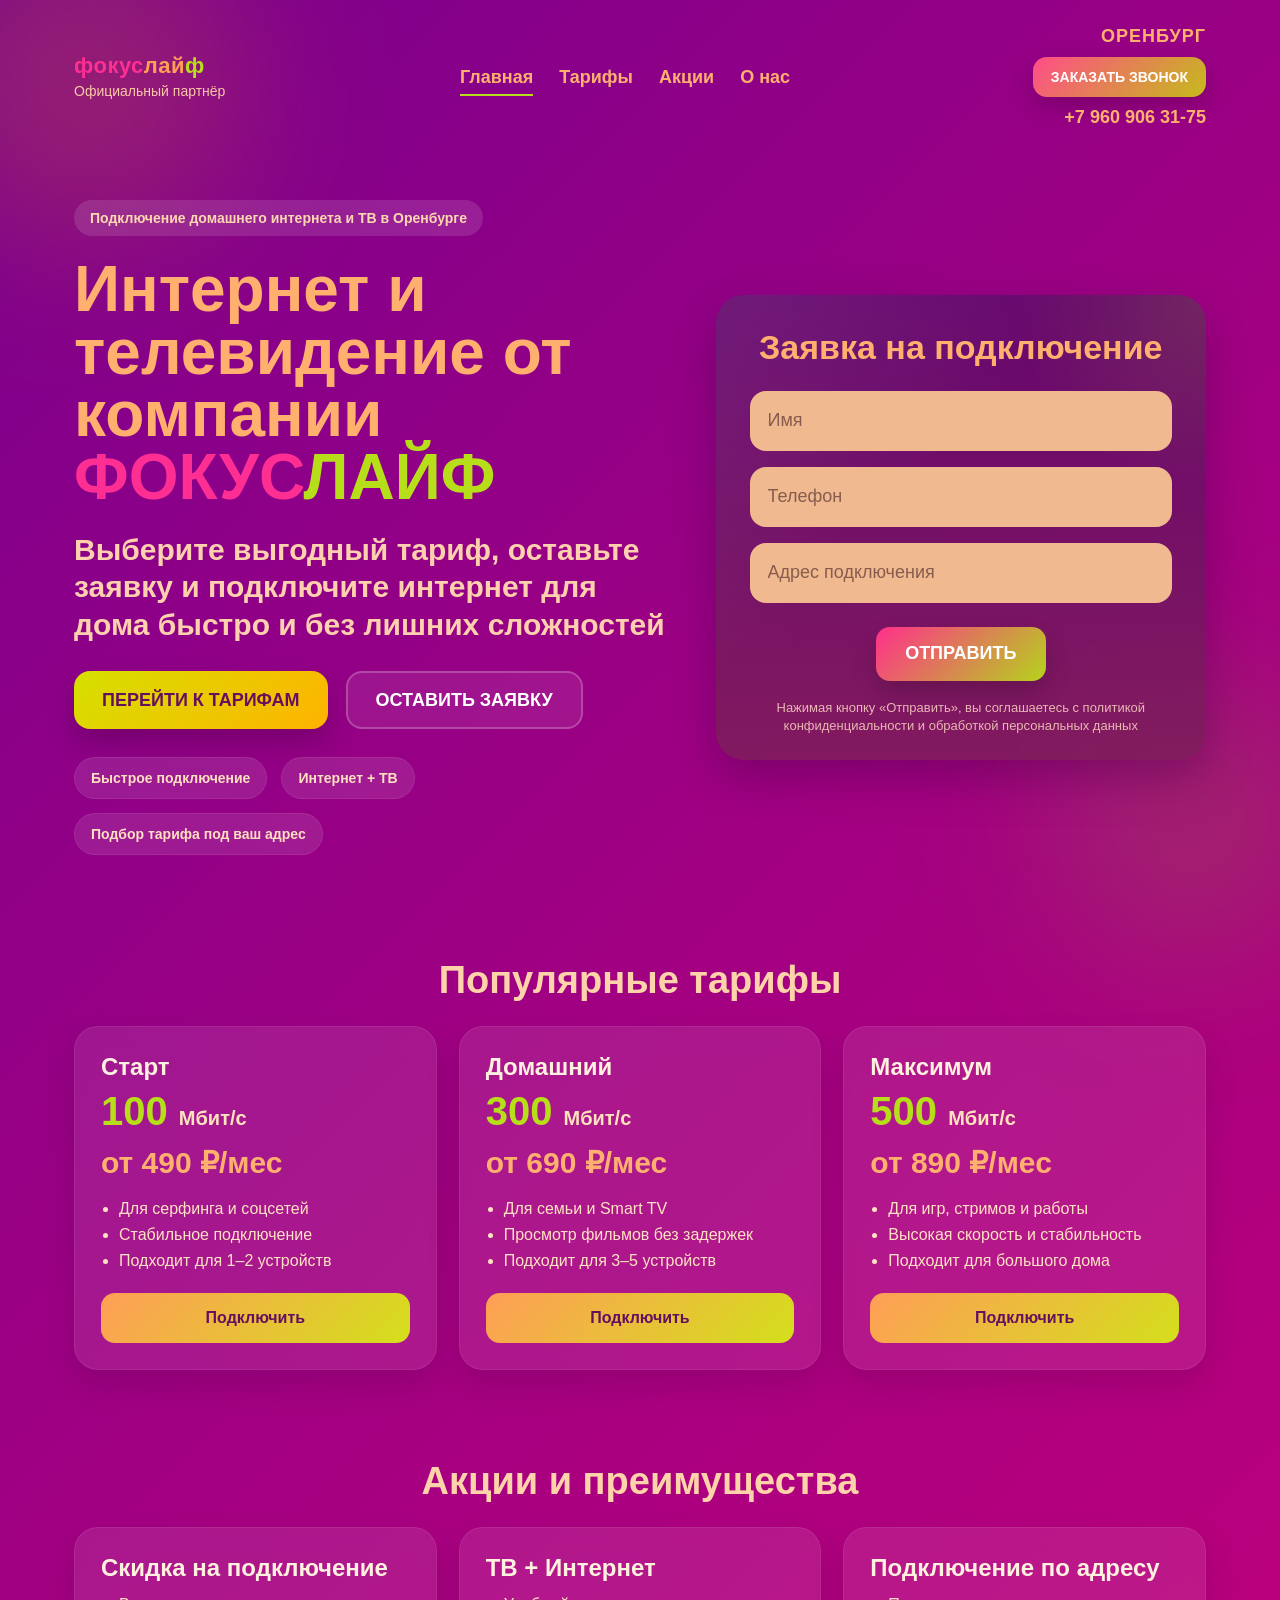
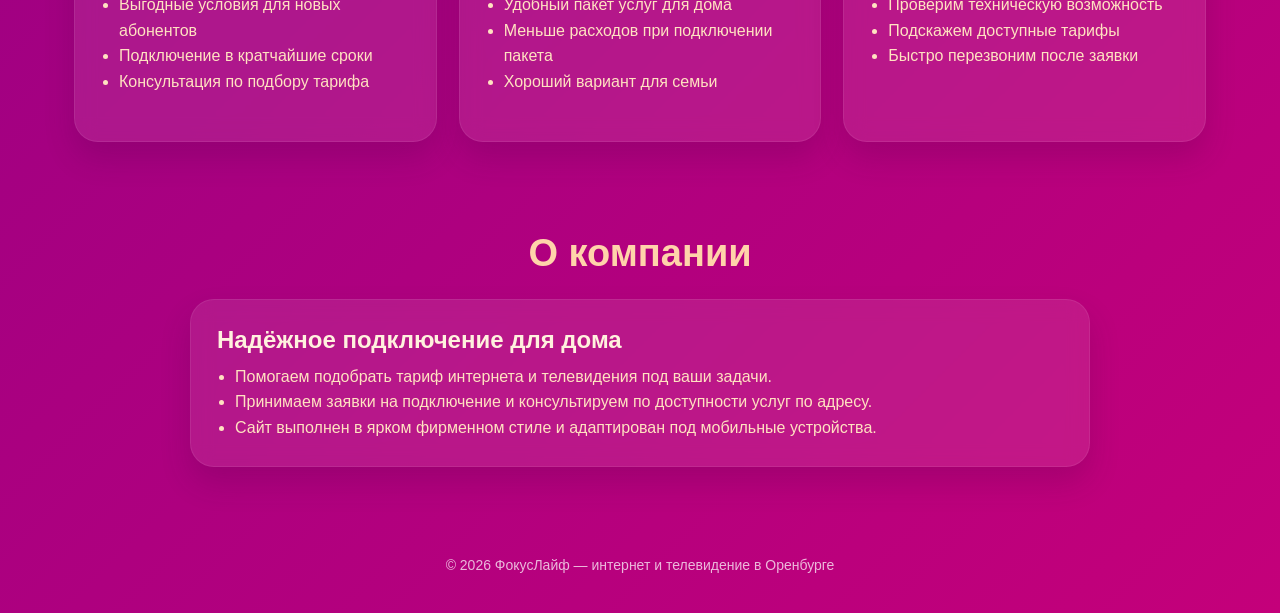
==== index.html @ e17c3a08 "10.03" ====
<!DOCTYPE html>
<html lang="ru">
<head>
  <meta charset="UTF-8" />
  <meta name="viewport" content="width=device-width, initial-scale=1.0" />
  <title>Интернет и телевидение — Оренбург</title>
  <meta name="description" content="Подключение домашнего интернета и телевидения в Оренбурге. Выберите тариф и оставьте заявку на подключение." />
  <style>
    :root {
      --bg-main: linear-gradient(135deg, #7a008d 0%, #a10082 45%, #c4007a 100%);
      --bg-card: rgba(93, 8, 106, 0.86);
      --bg-card-2: rgba(126, 29, 91, 0.88);
      --text-main: #ffb06f;
      --text-light: #ffd2a8;
      --accent-lime: #b7df19;
      --accent-pink: #ff2e93;
      --accent-orange: #ff9f57;
      --accent-yellow: #d2dc18;
      --white: #ffffff;
      --input-bg: #f0b98f;
      --shadow: 0 18px 45px rgba(58, 0, 65, 0.35);
      --radius-xl: 28px;
      --radius-lg: 20px;
      --radius-md: 14px;
      --container: 1180px;
    }

    * {
      box-sizing: border-box;
    }

    html {
      scroll-behavior: smooth;
    }

    body {
      margin: 0;
      font-family: Arial, Helvetica, sans-serif;
      background: var(--bg-main);
      color: var(--white);
      min-height: 100vh;
      overflow-x: hidden;
    }

    body::before,
    body::after {
      content: "";
      position: fixed;
      border-radius: 50%;
      filter: blur(80px);
      z-index: 0;
      pointer-events: none;
    }

    body::before {
      width: 320px;
      height: 320px;
      background: rgba(255, 174, 0, 0.18);
      top: -80px;
      left: -80px;
    }

    body::after {
      width: 280px;
      height: 280px;
      background: rgba(115, 255, 0, 0.14);
      bottom: -60px;
      right: -50px;
    }

    .container {
      width: 100%;
      max-width: var(--container);
      margin: 0 auto;
      padding: 0 24px;
      position: relative;
      z-index: 1;
    }

    .header {
      padding: 26px 0 10px;
    }

    .header__row {
      display: flex;
      align-items: center;
      justify-content: space-between;
      gap: 24px;
    }

    .logo {
      display: flex;
      flex-direction: column;
      text-decoration: none;
      min-width: 180px;
    }

    .logo__mark {
      font-size: 22px;
      font-weight: 900;
      line-height: 1;
      color: var(--accent-orange);
      letter-spacing: 0.5px;
    }

    .logo__mark span:nth-child(1) { color: var(--accent-pink); }
    .logo__mark span:nth-child(2) { color: var(--accent-orange); }
    .logo__mark span:nth-child(3) { color: var(--accent-lime); }

    .logo__sub {
      margin-top: 6px;
      font-size: 14px;
      color: var(--text-light);
      opacity: 0.95;
    }

    .nav {
      display: flex;
      align-items: center;
      gap: 26px;
      flex-wrap: wrap;
      justify-content: center;
    }

    .nav a {
      color: var(--text-main);
      text-decoration: none;
      font-size: 18px;
      font-weight: 700;
      position: relative;
      transition: 0.25s ease;
    }

    .nav a::after {
      content: "";
      position: absolute;
      left: 0;
      bottom: -8px;
      width: 0;
      height: 2px;
      background: var(--accent-lime);
      transition: width 0.25s ease;
    }

    .nav a:hover {
      color: #ffd08c;
    }

    .nav a:hover::after,
    .nav a.active::after {
      width: 100%;
    }

    .header__contacts {
      text-align: right;
      min-width: 210px;
    }

    .city {
      font-size: 18px;
      font-weight: 800;
      color: var(--text-main);
      text-transform: uppercase;
      letter-spacing: 1px;
      margin-bottom: 10px;
    }

    .call-btn {
      display: inline-block;
      padding: 12px 18px;
      border-radius: 14px;
      background: linear-gradient(135deg, #ff4d88 0%, #c5bb1b 100%);
      color: var(--white);
      text-decoration: none;
      font-weight: 800;
      font-size: 14px;
      transition: transform 0.2s ease, box-shadow 0.2s ease;
      box-shadow: 0 10px 24px rgba(0,0,0,0.18);
    }

    .call-btn:hover {
      transform: translateY(-2px);
      box-shadow: 0 14px 28px rgba(0,0,0,0.25);
    }

    .phone {
      display: block;
      margin-top: 10px;
      color: var(--text-main);
      text-decoration: none;
      font-weight: 800;
      font-size: 18px;
    }

    .hero {
      padding: 34px 0 56px;
    }

    .hero__grid {
      display: grid;
      grid-template-columns: 1.1fr 0.9fr;
      gap: 42px;
      align-items: center;
    }

    .hero__content {
      padding: 28px 0;
    }

    .hero__badge {
      display: inline-block;
      padding: 10px 16px;
      border-radius: 999px;
      background: rgba(255,255,255,0.12);
      color: #ffd7b0;
      font-size: 14px;
      font-weight: 700;
      margin-bottom: 22px;
      backdrop-filter: blur(8px);
    }

    .hero h1 {
      margin: 0 0 22px;
      font-size: 64px;
      line-height: 0.98;
      color: var(--text-main);
      font-weight: 900;
      max-width: 700px;
    }

    .hero h1 .brand-a {
      color: var(--accent-pink);
    }

    .hero h1 .brand-b {
      color: var(--accent-lime);
    }

    .hero p {
      margin: 0 0 28px;
      color: #ffd0ad;
      font-size: 30px;
      line-height: 1.25;
      font-weight: 700;
      max-width: 640px;
    }

    .hero__actions {
      display: flex;
      gap: 18px;
      flex-wrap: wrap;
      align-items: center;
      margin-bottom: 28px;
    }

    .btn-main,
    .btn-secondary {
      display: inline-flex;
      align-items: center;
      justify-content: center;
      min-height: 58px;
      padding: 0 28px;
      border-radius: 16px;
      text-decoration: none;
      font-size: 18px;
      font-weight: 800;
      transition: 0.25s ease;
    }

    .btn-main {
      background: linear-gradient(135deg, #d6e000 0%, #ffb300 100%);
      color: #66105d;
      box-shadow: 0 14px 28px rgba(0,0,0,0.18);
    }

    .btn-main:hover {
      transform: translateY(-2px);
      box-shadow: 0 18px 32px rgba(0,0,0,0.22);
    }

    .btn-secondary {
      border: 2px solid rgba(255,255,255,0.22);
      color: var(--white);
      background: rgba(255,255,255,0.08);
      backdrop-filter: blur(10px);
    }

    .btn-secondary:hover {
      background: rgba(255,255,255,0.14);
      transform: translateY(-2px);
    }

    .hero__features {
      display: flex;
      gap: 14px;
      flex-wrap: wrap;
    }

    .feature-chip {
      padding: 12px 16px;
      border-radius: 999px;
      background: rgba(255,255,255,0.1);
      color: #ffe0bf;
      font-weight: 700;
      font-size: 14px;
      border: 1px solid rgba(255,255,255,0.08);
      backdrop-filter: blur(8px);
    }

    .form-card {
      position: relative;
      background: linear-gradient(180deg, var(--bg-card) 0%, var(--bg-card-2) 100%);
      padding: 34px 34px 24px;
      border-radius: var(--radius-xl);
      box-shadow: var(--shadow);
      overflow: hidden;
    }

    .form-card::before {
      content: "";
      position: absolute;
      inset: 0;
      background:
        linear-gradient(135deg, rgba(255,255,255,0.08), transparent 40%),
        radial-gradient(circle at top right, rgba(183,223,25,0.14), transparent 28%);
      pointer-events: none;
    }

    .form-card > * {
      position: relative;
      z-index: 1;
    }

    .form-card h2 {
      margin: 0 0 24px;
      color: var(--text-main);
      font-size: 34px;
      line-height: 1.1;
      text-align: center;
      font-weight: 900;
    }

    .form {
      display: flex;
      flex-direction: column;
      gap: 16px;
    }

    .form input {
      width: 100%;
      height: 60px;
      border: none;
      outline: none;
      border-radius: 16px;
      background: var(--input-bg);
      padding: 0 18px;
      font-size: 18px;
      color: #6b3a2b;
      transition: box-shadow 0.2s ease, transform 0.2s ease;
    }

    .form input::placeholder {
      color: #875c4f;
    }

    .form input:focus {
      box-shadow: 0 0 0 3px rgba(213, 220, 24, 0.28);
      transform: translateY(-1px);
    }

    .form button {
      margin: 8px auto 0;
      min-width: 170px;
      height: 54px;
      border: none;
      border-radius: 14px;
      cursor: pointer;
      background: linear-gradient(135deg, #ff2f8b 0%, #b5d41d 100%);
      color: white;
      font-size: 18px;
      font-weight: 900;
      transition: transform 0.2s ease, box-shadow 0.2s ease;
      box-shadow: 0 12px 24px rgba(0,0,0,0.18);
    }

    .form button:hover {
      transform: translateY(-2px);
      box-shadow: 0 16px 28px rgba(0,0,0,0.24);
    }

    .form-note {
      margin-top: 18px;
      text-align: center;
      font-size: 13px;
      line-height: 1.45;
      color: rgba(255, 218, 198, 0.82);
    }

    .section {
      padding: 20px 0 70px;
    }

    .section-title {
      margin: 0 0 24px;
      font-size: 38px;
      color: #ffd3aa;
      font-weight: 900;
      text-align: center;
    }

    .tariffs {
      display: grid;
      grid-template-columns: repeat(3, 1fr);
      gap: 22px;
    }

    .tariff-card {
      background: rgba(255,255,255,0.09);
      border: 1px solid rgba(255,255,255,0.08);
      border-radius: 24px;
      padding: 26px;
      backdrop-filter: blur(10px);
      box-shadow: 0 16px 30px rgba(60, 0, 60, 0.18);
      transition: transform 0.25s ease, box-shadow 0.25s ease;
    }

    .tariff-card:hover {
      transform: translateY(-6px);
      box-shadow: 0 20px 36px rgba(60, 0, 60, 0.24);
    }

    .tariff-card__name {
      font-size: 24px;
      font-weight: 900;
      color: #fff1de;
      margin-bottom: 10px;
    }

    .tariff-card__speed {
      font-size: 40px;
      font-weight: 900;
      color: var(--accent-lime);
      line-height: 1;
      margin-bottom: 14px;
    }

    .tariff-card__speed span {
      font-size: 20px;
      color: #ffe1bc;
    }

    .tariff-card__price {
      font-size: 30px;
      font-weight: 900;
      color: var(--text-main);
      margin-bottom: 16px;
    }

    .tariff-card ul {
      padding-left: 18px;
      margin: 0 0 20px;
      color: #ffe2c1;
      line-height: 1.6;
    }

    .tariff-card a {
      display: inline-flex;
      align-items: center;
      justify-content: center;
      width: 100%;
      min-height: 50px;
      border-radius: 14px;
      background: linear-gradient(135deg, #ff9e57 0%, #d4df1b 100%);
      color: #64105f;
      text-decoration: none;
      font-weight: 900;
    }

    .footer {
      padding: 20px 0 40px;
      color: rgba(255,255,255,0.72);
      text-align: center;
      font-size: 14px;
    }

    .success-message {
      display: none;
      margin-top: 16px;
      padding: 14px 16px;
      border-radius: 14px;
      background: rgba(183,223,25,0.16);
      border: 1px solid rgba(183,223,25,0.35);
      color: #f4ffd0;
      font-weight: 700;
      text-align: center;
    }

    @media (max-width: 1100px) {
      .hero h1 {
        font-size: 54px;
      }

      .hero p {
        font-size: 24px;
      }
    }

    @media (max-width: 920px) {
      .header__row {
        flex-direction: column;
        align-items: flex-start;
      }

      .nav {
        justify-content: flex-start;
      }

      .header__contacts {
        text-align: left;
      }

      .hero__grid {
        grid-template-columns: 1fr;
      }

      .tariffs {
        grid-template-columns: 1fr;
      }
    }

    @media (max-width: 640px) {
      .container {
        padding: 0 16px;
      }

      .header {
        padding-top: 18px;
      }

      .hero {
        padding-top: 18px;
      }

      .hero h1 {
        font-size: 38px;
      }

      .hero p {
        font-size: 20px;
      }

      .hero__actions {
        flex-direction: column;
        align-items: stretch;
      }

      .btn-main,
      .btn-secondary {
        width: 100%;
      }

      .form-card {
        padding: 24px 18px 20px;
      }

      .form-card h2 {
        font-size: 28px;
      }

      .form input {
        height: 54px;
        font-size: 16px;
      }

      .section-title {
        font-size: 30px;
      }
    }
  </style>
</head>
<body>

  <header class="header">
    <div class="container">
      <div class="header__row">
        <a href="#" class="logo">
          <div class="logo__mark">
            <span>фокус</span><span>лай</span><span>ф</span>
          </div>
          <div class="logo__sub">Официальный партнёр</div>
        </a>

        <nav class="nav">
          <a href="#" class="active">Главная</a>
          <a href="#tariffs">Тарифы</a>
          <a href="#promo">Акции</a>
          <a href="#about">О нас</a>
        </nav>

        <div class="header__contacts">
          <div class="city">Оренбург</div>
          <a href="#form" class="call-btn">ЗАКАЗАТЬ ЗВОНОК</a>
          <a href="tel:+79609063175" class="phone">+7 960 906 31-75</a>
        </div>
      </div>
    </div>
  </header>

  <main>
    <section class="hero">
      <div class="container">
        <div class="hero__grid">
          <div class="hero__content">
            <div class="hero__badge">Подключение домашнего интернета и ТВ в Оренбурге</div>

            <h1>
              Интернет и телевидение
              от компании
              <span class="brand-a">ФОКУС</span><span class="brand-b">ЛАЙФ</span>
            </h1>

            <p>
              Выберите выгодный тариф, оставьте заявку и подключите интернет
              для дома быстро и без лишних сложностей
            </p>

            <div class="hero__actions">
              <a href="#tariffs" class="btn-main">ПЕРЕЙТИ К ТАРИФАМ</a>
              <a href="#form" class="btn-secondary">ОСТАВИТЬ ЗАЯВКУ</a>
            </div>

            <div class="hero__features">
              <div class="feature-chip">Быстрое подключение</div>
              <div class="feature-chip">Интернет + ТВ</div>
              <div class="feature-chip">Подбор тарифа под ваш адрес</div>
            </div>
          </div>

          <div class="form-card" id="form">
            <h2>Заявка на подключение</h2>

            <form class="form" id="leadForm">
              <input type="text" name="name" placeholder="Имя" required />
              <input type="tel" name="phone" placeholder="Телефон" required />
              <input type="text" name="address" placeholder="Адрес подключения" required />
              <button type="submit">ОТПРАВИТЬ</button>
            </form>

            <div class="success-message" id="successMessage">
              Спасибо! Ваша заявка отправлена.
            </div>

            <div class="form-note">
              Нажимая кнопку «Отправить», вы соглашаетесь с политикой
              конфиденциальности и обработкой персональных данных
            </div>
          </div>
        </div>
      </div>
    </section>

    <section class="section" id="tariffs">
      <div class="container">
        <h2 class="section-title">Популярные тарифы</h2>

        <div class="tariffs">
          <div class="tariff-card">
            <div class="tariff-card__name">Старт</div>
            <div class="tariff-card__speed">100 <span>Мбит/с</span></div>
            <div class="tariff-card__price">от 490 ₽/мес</div>
            <ul>
              <li>Для серфинга и соцсетей</li>
              <li>Стабильное подключение</li>
              <li>Подходит для 1–2 устройств</li>
            </ul>
            <a href="#form">Подключить</a>
          </div>

          <div class="tariff-card">
            <div class="tariff-card__name">Домашний</div>
            <div class="tariff-card__speed">300 <span>Мбит/с</span></div>
            <div class="tariff-card__price">от 690 ₽/мес</div>
            <ul>
              <li>Для семьи и Smart TV</li>
              <li>Просмотр фильмов без задержек</li>
              <li>Подходит для 3–5 устройств</li>
            </ul>
            <a href="#form">Подключить</a>
          </div>

          <div class="tariff-card">
            <div class="tariff-card__name">Максимум</div>
            <div class="tariff-card__speed">500 <span>Мбит/с</span></div>
            <div class="tariff-card__price">от 890 ₽/мес</div>
            <ul>
              <li>Для игр, стримов и работы</li>
              <li>Высокая скорость и стабильность</li>
              <li>Подходит для большого дома</li>
            </ul>
            <a href="#form">Подключить</a>
          </div>
        </div>
      </div>
    </section>

    <section class="section" id="promo">
      <div class="container">
        <h2 class="section-title">Акции и преимущества</h2>
        <div class="tariffs">
          <div class="tariff-card">
            <div class="tariff-card__name">Скидка на подключение</div>
            <ul>
              <li>Выгодные условия для новых абонентов</li>
              <li>Подключение в кратчайшие сроки</li>
              <li>Консультация по подбору тарифа</li>
            </ul>
          </div>

          <div class="tariff-card">
            <div class="tariff-card__name">ТВ + Интернет</div>
            <ul>
              <li>Удобный пакет услуг для дома</li>
              <li>Меньше расходов при подключении пакета</li>
              <li>Хороший вариант для семьи</li>
            </ul>
          </div>

          <div class="tariff-card">
            <div class="tariff-card__name">Подключение по адресу</div>
            <ul>
              <li>Проверим техническую возможность</li>
              <li>Подскажем доступные тарифы</li>
              <li>Быстро перезвоним после заявки</li>
            </ul>
          </div>
        </div>
      </div>
    </section>

    <section class="section" id="about">
      <div class="container">
        <h2 class="section-title">О компании</h2>
        <div class="tariff-card" style="max-width: 900px; margin: 0 auto;">
          <div class="tariff-card__name">Надёжное подключение для дома</div>
          <ul style="margin-bottom: 0;">
            <li>Помогаем подобрать тариф интернета и телевидения под ваши задачи.</li>
            <li>Принимаем заявки на подключение и консультируем по доступности услуг по адресу.</li>
            <li>Сайт выполнен в ярком фирменном стиле и адаптирован под мобильные устройства.</li>
          </ul>
        </div>
      </div>
    </section>
  </main>

  <footer class="footer">
    <div class="container">
      © 2026 ФокусЛайф — интернет и телевидение в Оренбурге
    </div>
  </footer>

  <script>
    const leadForm = document.getElementById('leadForm');
    const successMessage = document.getElementById('successMessage');

    leadForm.addEventListener('submit', function(e) {
      e.preventDefault();

      const formData = new FormData(leadForm);
      const name = formData.get('name')?.trim();
      const phone = formData.get('phone')?.trim();
      const address = formData.get('address')?.trim();

      if (!name || !phone || !address) {
        alert('Пожалуйста, заполните все поля');
        return;
      }

      successMessage.style.display = 'block';
      leadForm.reset();

      setTimeout(() => {
        successMessage.style.display = 'none';
      }, 4000);
    });
  </script>
</body>
</html>
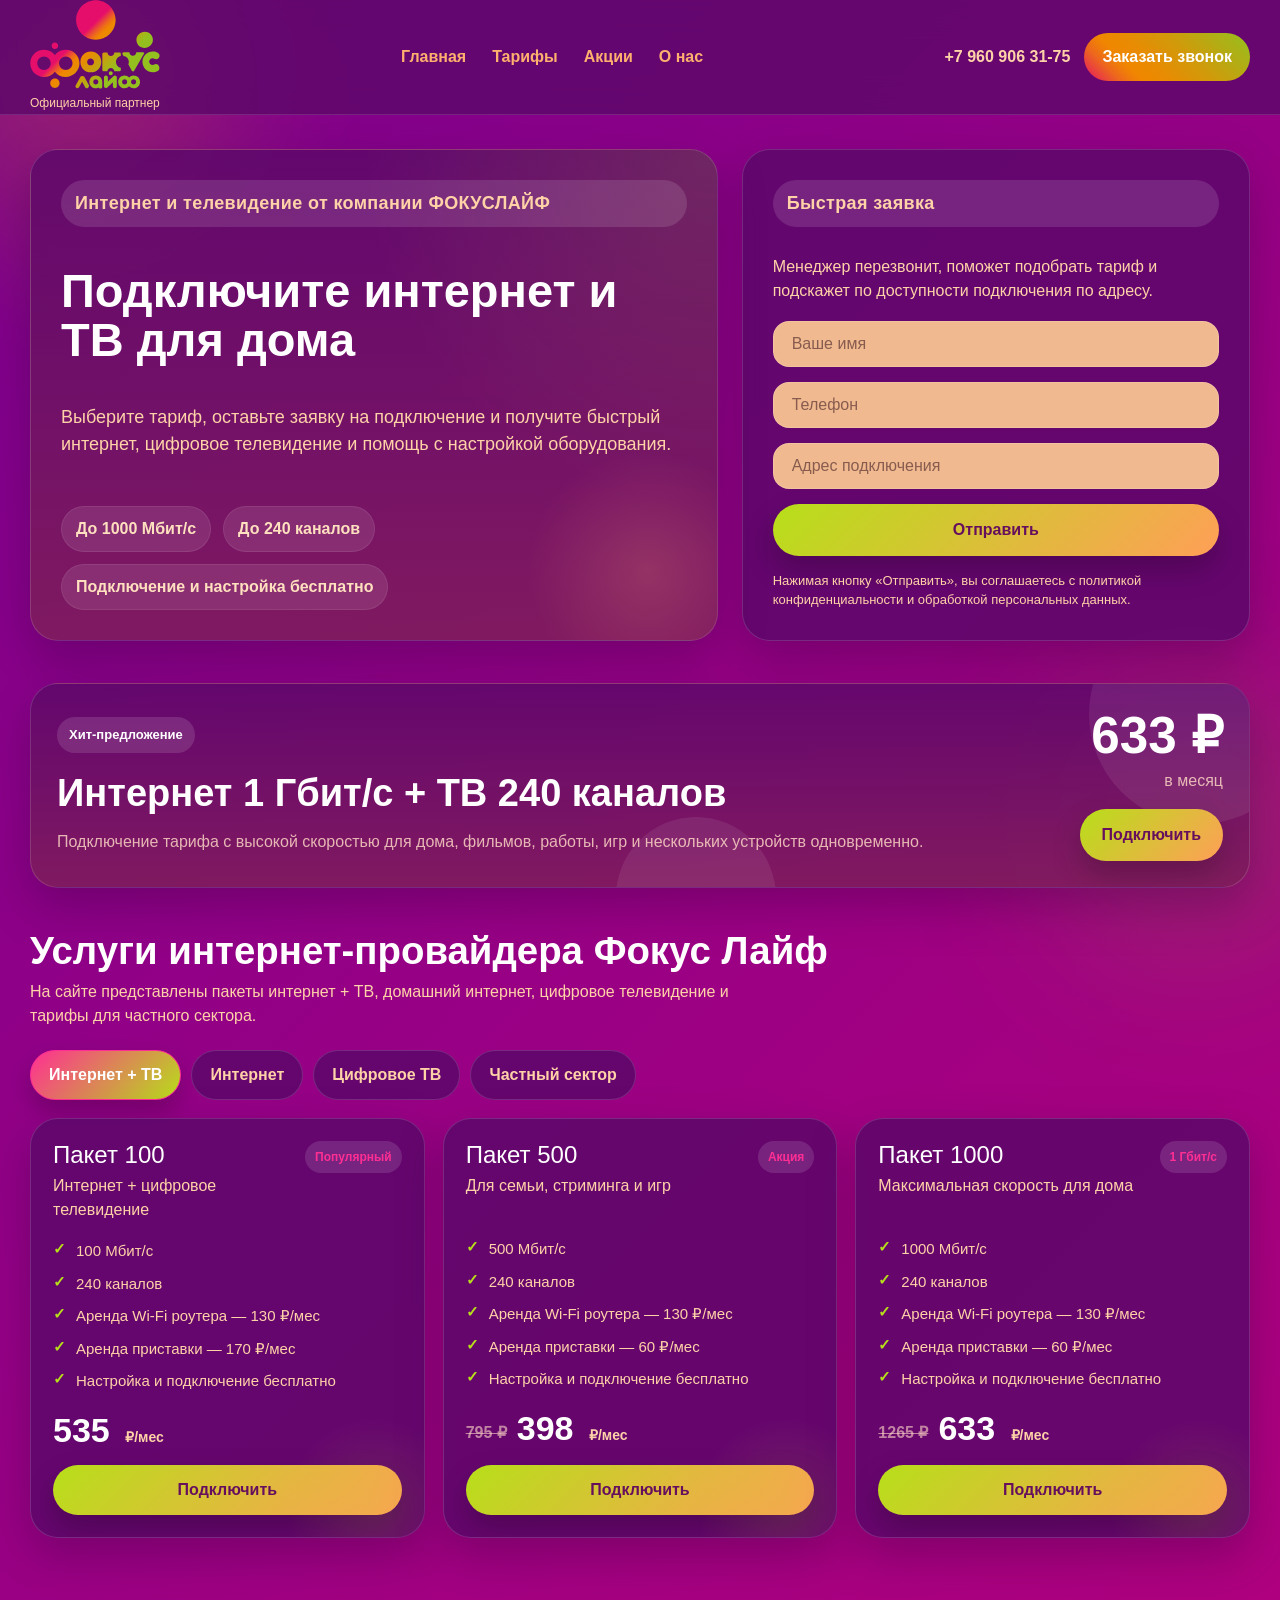
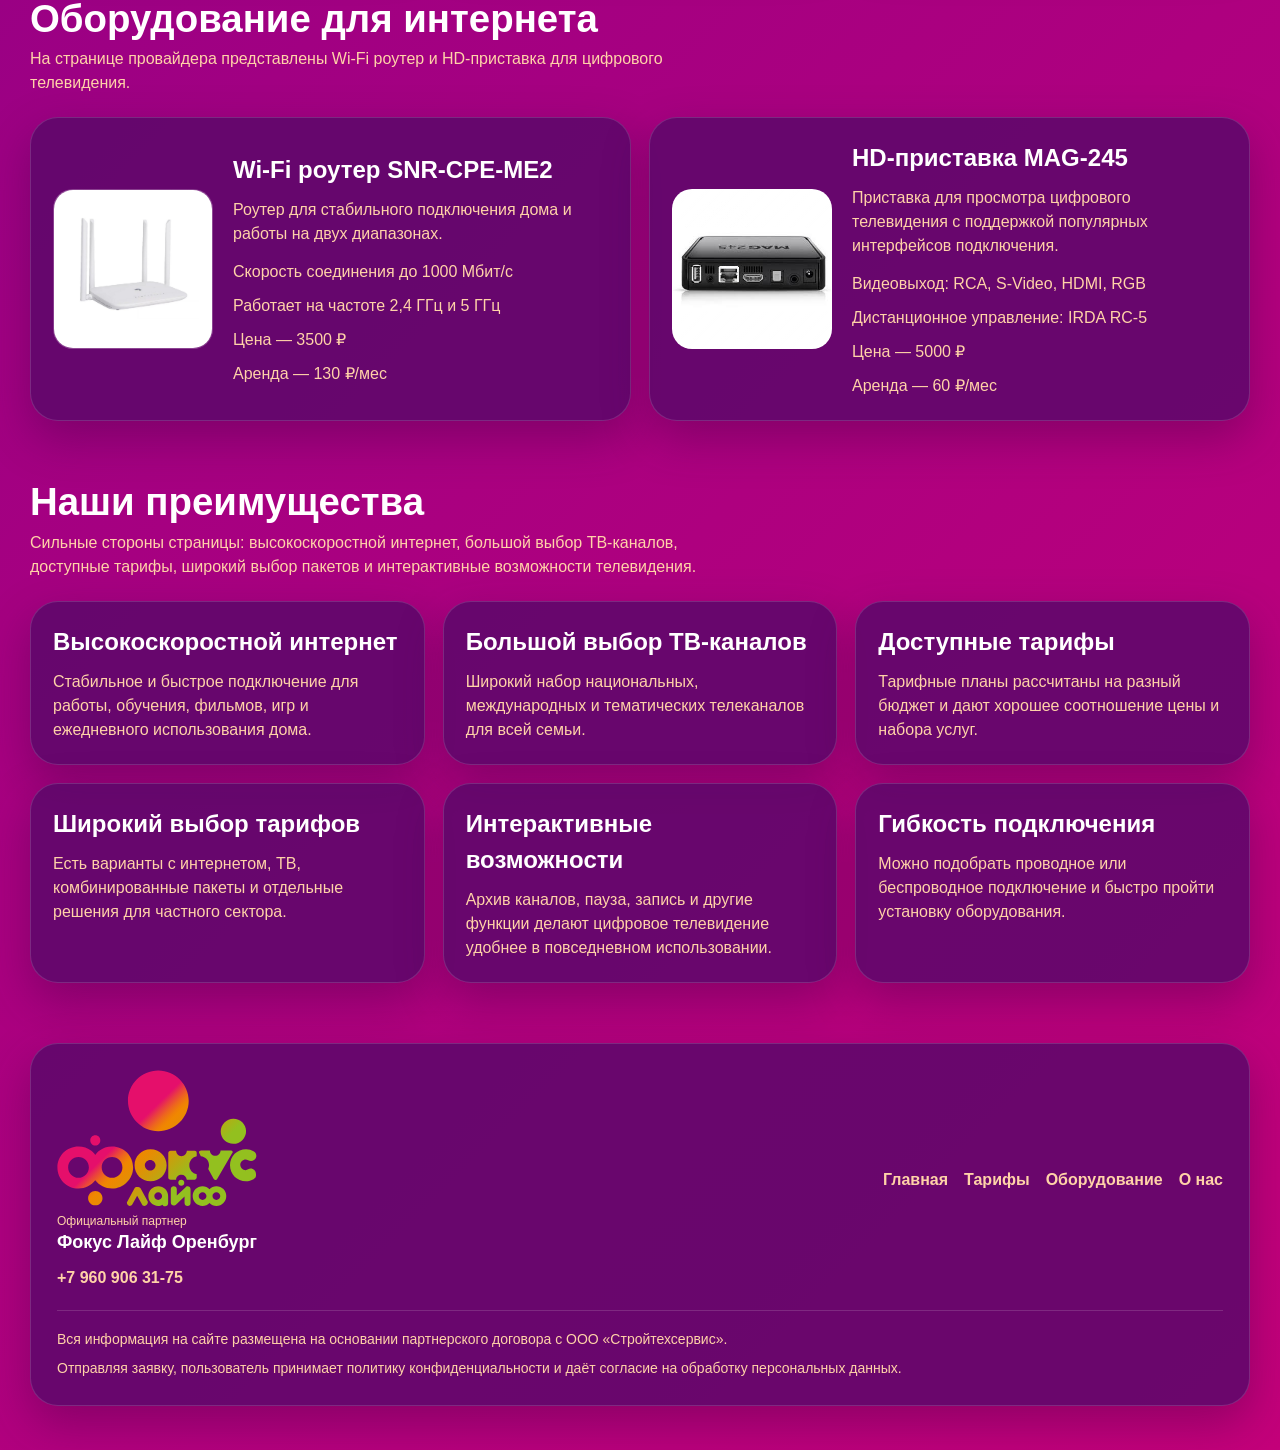
==== commit ab846212: "site" ====
--- a/index.html
+++ b/index.html
@@ -1,787 +1,755 @@
-<!DOCTYPE html>
+<!doctype html>
 <html lang="ru">
-<head>
-  <meta charset="UTF-8" />
-  <meta name="viewport" content="width=device-width, initial-scale=1.0" />
-  <title>Интернет и телевидение — Оренбург</title>
-  <meta name="description" content="Подключение домашнего интернета и телевидения в Оренбурге. Выберите тариф и оставьте заявку на подключение." />
-  <style>
-    :root {
-      --bg-main: linear-gradient(135deg, #7a008d 0%, #a10082 45%, #c4007a 100%);
-      --bg-card: rgba(93, 8, 106, 0.86);
-      --bg-card-2: rgba(126, 29, 91, 0.88);
-      --text-main: #ffb06f;
-      --text-light: #ffd2a8;
-      --accent-lime: #b7df19;
-      --accent-pink: #ff2e93;
-      --accent-orange: #ff9f57;
-      --accent-yellow: #d2dc18;
-      --white: #ffffff;
-      --input-bg: #f0b98f;
-      --shadow: 0 18px 45px rgba(58, 0, 65, 0.35);
-      --radius-xl: 28px;
-      --radius-lg: 20px;
-      --radius-md: 14px;
-      --container: 1180px;
-    }
-
-    * {
-      box-sizing: border-box;
-    }
-
-    html {
-      scroll-behavior: smooth;
-    }
-
-    body {
-      margin: 0;
-      font-family: Arial, Helvetica, sans-serif;
-      background: var(--bg-main);
-      color: var(--white);
-      min-height: 100vh;
-      overflow-x: hidden;
-    }
-
-    body::before,
-    body::after {
-      content: "";
-      position: fixed;
-      border-radius: 50%;
-      filter: blur(80px);
-      z-index: 0;
-      pointer-events: none;
-    }
-
-    body::before {
-      width: 320px;
-      height: 320px;
-      background: rgba(255, 174, 0, 0.18);
-      top: -80px;
-      left: -80px;
-    }
-
-    body::after {
-      width: 280px;
-      height: 280px;
-      background: rgba(115, 255, 0, 0.14);
-      bottom: -60px;
-      right: -50px;
-    }
-
-    .container {
-      width: 100%;
-      max-width: var(--container);
-      margin: 0 auto;
-      padding: 0 24px;
-      position: relative;
-      z-index: 1;
-    }
-
-    .header {
-      padding: 26px 0 10px;
-    }
-
-    .header__row {
-      display: flex;
-      align-items: center;
-      justify-content: space-between;
-      gap: 24px;
-    }
-
-    .logo {
-      display: flex;
-      flex-direction: column;
-      text-decoration: none;
-      min-width: 180px;
-    }
-
-    .logo__mark {
-      font-size: 22px;
-      font-weight: 900;
-      line-height: 1;
-      color: var(--accent-orange);
-      letter-spacing: 0.5px;
-    }
-
-    .logo__mark span:nth-child(1) { color: var(--accent-pink); }
-    .logo__mark span:nth-child(2) { color: var(--accent-orange); }
-    .logo__mark span:nth-child(3) { color: var(--accent-lime); }
-
-    .logo__sub {
-      margin-top: 6px;
-      font-size: 14px;
-      color: var(--text-light);
-      opacity: 0.95;
-    }
-
-    .nav {
-      display: flex;
-      align-items: center;
-      gap: 26px;
-      flex-wrap: wrap;
-      justify-content: center;
-    }
-
-    .nav a {
-      color: var(--text-main);
-      text-decoration: none;
-      font-size: 18px;
-      font-weight: 700;
-      position: relative;
-      transition: 0.25s ease;
-    }
-
-    .nav a::after {
-      content: "";
-      position: absolute;
-      left: 0;
-      bottom: -8px;
-      width: 0;
-      height: 2px;
-      background: var(--accent-lime);
-      transition: width 0.25s ease;
-    }
-
-    .nav a:hover {
-      color: #ffd08c;
-    }
-
-    .nav a:hover::after,
-    .nav a.active::after {
-      width: 100%;
-    }
-
-    .header__contacts {
-      text-align: right;
-      min-width: 210px;
-    }
-
-    .city {
-      font-size: 18px;
-      font-weight: 800;
-      color: var(--text-main);
-      text-transform: uppercase;
-      letter-spacing: 1px;
-      margin-bottom: 10px;
-    }
-
-    .call-btn {
-      display: inline-block;
-      padding: 12px 18px;
-      border-radius: 14px;
-      background: linear-gradient(135deg, #ff4d88 0%, #c5bb1b 100%);
-      color: var(--white);
-      text-decoration: none;
-      font-weight: 800;
-      font-size: 14px;
-      transition: transform 0.2s ease, box-shadow 0.2s ease;
-      box-shadow: 0 10px 24px rgba(0,0,0,0.18);
-    }
-
-    .call-btn:hover {
-      transform: translateY(-2px);
-      box-shadow: 0 14px 28px rgba(0,0,0,0.25);
-    }
-
-    .phone {
-      display: block;
-      margin-top: 10px;
-      color: var(--text-main);
-      text-decoration: none;
-      font-weight: 800;
-      font-size: 18px;
-    }
-
-    .hero {
-      padding: 34px 0 56px;
-    }
-
-    .hero__grid {
-      display: grid;
-      grid-template-columns: 1.1fr 0.9fr;
-      gap: 42px;
-      align-items: center;
-    }
-
-    .hero__content {
-      padding: 28px 0;
-    }
-
-    .hero__badge {
-      display: inline-block;
-      padding: 10px 16px;
-      border-radius: 999px;
-      background: rgba(255,255,255,0.12);
-      color: #ffd7b0;
-      font-size: 14px;
-      font-weight: 700;
-      margin-bottom: 22px;
-      backdrop-filter: blur(8px);
-    }
-
-    .hero h1 {
-      margin: 0 0 22px;
-      font-size: 64px;
-      line-height: 0.98;
-      color: var(--text-main);
-      font-weight: 900;
-      max-width: 700px;
-    }
-
-    .hero h1 .brand-a {
-      color: var(--accent-pink);
-    }
-
-    .hero h1 .brand-b {
-      color: var(--accent-lime);
-    }
-
-    .hero p {
-      margin: 0 0 28px;
-      color: #ffd0ad;
-      font-size: 30px;
-      line-height: 1.25;
-      font-weight: 700;
-      max-width: 640px;
-    }
-
-    .hero__actions {
-      display: flex;
-      gap: 18px;
-      flex-wrap: wrap;
-      align-items: center;
-      margin-bottom: 28px;
-    }
-
-    .btn-main,
-    .btn-secondary {
-      display: inline-flex;
-      align-items: center;
-      justify-content: center;
-      min-height: 58px;
-      padding: 0 28px;
-      border-radius: 16px;
-      text-decoration: none;
-      font-size: 18px;
-      font-weight: 800;
-      transition: 0.25s ease;
-    }
-
-    .btn-main {
-      background: linear-gradient(135deg, #d6e000 0%, #ffb300 100%);
-      color: #66105d;
-      box-shadow: 0 14px 28px rgba(0,0,0,0.18);
-    }
-
-    .btn-main:hover {
-      transform: translateY(-2px);
-      box-shadow: 0 18px 32px rgba(0,0,0,0.22);
-    }
-
-    .btn-secondary {
-      border: 2px solid rgba(255,255,255,0.22);
-      color: var(--white);
-      background: rgba(255,255,255,0.08);
-      backdrop-filter: blur(10px);
-    }
-
-    .btn-secondary:hover {
-      background: rgba(255,255,255,0.14);
-      transform: translateY(-2px);
-    }
-
-    .hero__features {
-      display: flex;
-      gap: 14px;
-      flex-wrap: wrap;
-    }
-
-    .feature-chip {
-      padding: 12px 16px;
-      border-radius: 999px;
-      background: rgba(255,255,255,0.1);
-      color: #ffe0bf;
-      font-weight: 700;
-      font-size: 14px;
-      border: 1px solid rgba(255,255,255,0.08);
-      backdrop-filter: blur(8px);
-    }
-
-    .form-card {
-      position: relative;
-      background: linear-gradient(180deg, var(--bg-card) 0%, var(--bg-card-2) 100%);
-      padding: 34px 34px 24px;
-      border-radius: var(--radius-xl);
-      box-shadow: var(--shadow);
-      overflow: hidden;
-    }
-
-    .form-card::before {
-      content: "";
-      position: absolute;
-      inset: 0;
-      background:
-        linear-gradient(135deg, rgba(255,255,255,0.08), transparent 40%),
-        radial-gradient(circle at top right, rgba(183,223,25,0.14), transparent 28%);
-      pointer-events: none;
-    }
-
-    .form-card > * {
-      position: relative;
-      z-index: 1;
-    }
-
-    .form-card h2 {
-      margin: 0 0 24px;
-      color: var(--text-main);
-      font-size: 34px;
-      line-height: 1.1;
-      text-align: center;
-      font-weight: 900;
-    }
-
-    .form {
-      display: flex;
-      flex-direction: column;
-      gap: 16px;
-    }
-
-    .form input {
-      width: 100%;
-      height: 60px;
-      border: none;
-      outline: none;
-      border-radius: 16px;
-      background: var(--input-bg);
-      padding: 0 18px;
-      font-size: 18px;
-      color: #6b3a2b;
-      transition: box-shadow 0.2s ease, transform 0.2s ease;
-    }
-
-    .form input::placeholder {
-      color: #875c4f;
-    }
-
-    .form input:focus {
-      box-shadow: 0 0 0 3px rgba(213, 220, 24, 0.28);
-      transform: translateY(-1px);
-    }
-
-    .form button {
-      margin: 8px auto 0;
-      min-width: 170px;
-      height: 54px;
-      border: none;
-      border-radius: 14px;
-      cursor: pointer;
-      background: linear-gradient(135deg, #ff2f8b 0%, #b5d41d 100%);
-      color: white;
-      font-size: 18px;
-      font-weight: 900;
-      transition: transform 0.2s ease, box-shadow 0.2s ease;
-      box-shadow: 0 12px 24px rgba(0,0,0,0.18);
-    }
-
-    .form button:hover {
-      transform: translateY(-2px);
-      box-shadow: 0 16px 28px rgba(0,0,0,0.24);
-    }
-
-    .form-note {
-      margin-top: 18px;
-      text-align: center;
-      font-size: 13px;
-      line-height: 1.45;
-      color: rgba(255, 218, 198, 0.82);
-    }
-
-    .section {
-      padding: 20px 0 70px;
-    }
-
-    .section-title {
-      margin: 0 0 24px;
-      font-size: 38px;
-      color: #ffd3aa;
-      font-weight: 900;
-      text-align: center;
-    }
-
-    .tariffs {
-      display: grid;
-      grid-template-columns: repeat(3, 1fr);
-      gap: 22px;
-    }
-
-    .tariff-card {
-      background: rgba(255,255,255,0.09);
-      border: 1px solid rgba(255,255,255,0.08);
-      border-radius: 24px;
-      padding: 26px;
-      backdrop-filter: blur(10px);
-      box-shadow: 0 16px 30px rgba(60, 0, 60, 0.18);
-      transition: transform 0.25s ease, box-shadow 0.25s ease;
-    }
-
-    .tariff-card:hover {
-      transform: translateY(-6px);
-      box-shadow: 0 20px 36px rgba(60, 0, 60, 0.24);
-    }
-
-    .tariff-card__name {
-      font-size: 24px;
-      font-weight: 900;
-      color: #fff1de;
-      margin-bottom: 10px;
-    }
-
-    .tariff-card__speed {
-      font-size: 40px;
-      font-weight: 900;
-      color: var(--accent-lime);
-      line-height: 1;
-      margin-bottom: 14px;
-    }
-
-    .tariff-card__speed span {
-      font-size: 20px;
-      color: #ffe1bc;
-    }
-
-    .tariff-card__price {
-      font-size: 30px;
-      font-weight: 900;
-      color: var(--text-main);
-      margin-bottom: 16px;
-    }
-
-    .tariff-card ul {
-      padding-left: 18px;
-      margin: 0 0 20px;
-      color: #ffe2c1;
-      line-height: 1.6;
-    }
-
-    .tariff-card a {
-      display: inline-flex;
-      align-items: center;
-      justify-content: center;
-      width: 100%;
-      min-height: 50px;
-      border-radius: 14px;
-      background: linear-gradient(135deg, #ff9e57 0%, #d4df1b 100%);
-      color: #64105f;
-      text-decoration: none;
-      font-weight: 900;
-    }
-
-    .footer {
-      padding: 20px 0 40px;
-      color: rgba(255,255,255,0.72);
-      text-align: center;
-      font-size: 14px;
-    }
-
-    .success-message {
-      display: none;
-      margin-top: 16px;
-      padding: 14px 16px;
-      border-radius: 14px;
-      background: rgba(183,223,25,0.16);
-      border: 1px solid rgba(183,223,25,0.35);
-      color: #f4ffd0;
-      font-weight: 700;
-      text-align: center;
-    }
-
-    @media (max-width: 1100px) {
-      .hero h1 {
-        font-size: 54px;
-      }
-
-      .hero p {
-        font-size: 24px;
-      }
-    }
-
-    @media (max-width: 920px) {
-      .header__row {
-        flex-direction: column;
-        align-items: flex-start;
-      }
-
-      .nav {
-        justify-content: flex-start;
-      }
-
-      .header__contacts {
-        text-align: left;
-      }
-
-      .hero__grid {
-        grid-template-columns: 1fr;
-      }
-
-      .tariffs {
-        grid-template-columns: 1fr;
-      }
-    }
-
-    @media (max-width: 640px) {
-      .container {
-        padding: 0 16px;
-      }
-
-      .header {
-        padding-top: 18px;
-      }
-
-      .hero {
-        padding-top: 18px;
-      }
-
-      .hero h1 {
-        font-size: 38px;
-      }
-
-      .hero p {
-        font-size: 20px;
-      }
-
-      .hero__actions {
-        flex-direction: column;
-        align-items: stretch;
-      }
-
-      .btn-main,
-      .btn-secondary {
-        width: 100%;
-      }
-
-      .form-card {
-        padding: 24px 18px 20px;
-      }
-
-      .form-card h2 {
-        font-size: 28px;
-      }
-
-      .form input {
-        height: 54px;
-        font-size: 16px;
-      }
-
-      .section-title {
-        font-size: 30px;
-      }
-    }
-  </style>
-</head>
-<body>
-
-  <header class="header">
-    <div class="container">
-      <div class="header__row">
-        <a href="#" class="logo">
-          <div class="logo__mark">
-            <span>фокус</span><span>лай</span><span>ф</span>
-          </div>
-          <div class="logo__sub">Официальный партнёр</div>
-        </a>
-
-        <nav class="nav">
-          <a href="#" class="active">Главная</a>
-          <a href="#tariffs">Тарифы</a>
-          <a href="#promo">Акции</a>
-          <a href="#about">О нас</a>
-        </nav>
-
-        <div class="header__contacts">
-          <div class="city">Оренбург</div>
-          <a href="#form" class="call-btn">ЗАКАЗАТЬ ЗВОНОК</a>
-          <a href="tel:+79609063175" class="phone">+7 960 906 31-75</a>
-        </div>
+  <head>
+    <meta charset="UTF-8" />
+    <meta name="viewport" content="width=device-width, initial-scale=1.0" />
+    <title>Фокус Лайф Оренбург — Интернет и ТВ</title>
+    <meta
+      name="description"
+      content="Подключение интернета и цифрового телевидения в Оренбурге. Тарифы, оборудование, заявки на подключение и заказ обратного звонка."
+    />
+    <link rel="stylesheet" href="style.css" />
+    <link rel="icon" href="img/favicon.ico" type="image/x-icon" />
+  </head>
+  <body>
+    <header class="topbar">
+      <div class="container">
+        <div class="topbar-inner">
+          <a class="brand-wrap" href="/">
+            <img class="logo" src="img/focus-logo.svg" alt=" Логотип Фокус Лайф Оренбург">
+            <div class="brand">
+              <small>Официальный партнер</small>
+            </div>
+          </a>
+
+          <nav class="nav" aria-label="Основная навигация">
+            <a href="#top">Главная</a>
+            <a href="#tariffs">Тарифы</a>
+            <a href="#equipment">Акции</a>
+            <a href="#advantages">О нас</a>
+          </nav>
+
+          <div class="topbar-actions">
+            <a class="callout" href="tel:+79609063175">+7 960 906 31-75</a>
+            <button
+              class="ghost-button js-open-modal"
+              data-target="callbackModal"
+            >
+              Заказать звонок
+            </button>
+            <button
+              class="menu-toggle"
+              id="menuToggle"
+              aria-label="Открыть меню"
+            >
+              <span></span>
+            </button>
+          </div>
+        </div>
+
+        <div class="mobile-panel" id="mobilePanel">
+          <div class="mobile-nav">
+            <a href="#top">Главная</a>
+            <a href="#tariffs">Тарифы</a>
+            <a href="#equipment">Оборудование</a>
+            <a href="#advantages">О нас</a>
+            <div class="callout">Оренбург</div>
+            <a class="callout" href="tel:+79609063175">+7 960 906 31-75</a>
+            <button
+              class="ghost-button js-open-modal"
+              data-target="callbackModal"
+            >
+              Заказать звонок
+            </button>
+          </div>
+        </div>
+      </div>
+    </header>
+
+    <main id="top">
+      <section class="hero">
+        <div class="container">
+          <div class="hero-grid">
+            <div class="hero-card">
+              <div class="eyebrow">
+                Интернет и телевидение от компании ФОКУСЛАЙФ
+              </div>
+              <h1>Подключите интернет и ТВ для дома</h1>
+              <p class="hero-subtitle">
+                Выберите тариф, оставьте заявку на подключение и получите
+                быстрый интернет, цифровое телевидение и помощь с настройкой
+                оборудования.
+              </p>
+
+              <div class="hero-points">
+                <div class="chip">До 1000 Мбит/с</div>
+                <div class="chip">До 240 каналов</div>
+                <div class="chip">Подключение и настройка бесплатно</div>
+              </div>
+            </div>
+
+            <aside class="form-card">
+              <div class="form-card-header">
+                <div class="eyebrow">Быстрая заявка</div>
+                <p>
+                  Менеджер перезвонит, поможет подобрать тариф и подскажет по
+                  доступности подключения по адресу.
+                </p>
+              </div>
+
+              <form class="form-stack js-lead-form">
+                <input
+                  class="input"
+                  type="text"
+                  name="name"
+                  placeholder="Ваше имя"
+                  required
+                />
+                <input
+                  class="input"
+                  type="tel"
+                  name="phone"
+                  placeholder="Телефон"
+                  required
+                />
+                <input
+                  class="input"
+                  type="text"
+                  name="address"
+                  placeholder="Адрес подключения"
+                />
+                <button class="button" type="submit">Отправить</button>
+                <p class="fineprint">
+                  Нажимая кнопку «Отправить», вы соглашаетесь с политикой
+                  конфиденциальности и обработкой персональных данных.
+                </p>
+              </form>
+            </aside>
+          </div>
+        </div>
+      </section>
+
+      <section class="promo">
+        <div class="container">
+          <div class="promo-card">
+            <div class="promo-copy">
+              <div class="promo-kicker">Хит-предложение</div>
+              <h2>Интернет 1 Гбит/с + ТВ 240 каналов</h2>
+              <p>
+                Подключение тарифа с высокой скоростью для дома, фильмов,
+                работы, игр и нескольких устройств одновременно.
+              </p>
+            </div>
+            <div class="promo-price">
+              <strong>633 ₽</strong>
+              <span>в месяц</span>
+              <button
+                class="button js-open-modal"
+                data-target="connectModal"
+                style="margin-top: 16px"
+              >
+                Подключить
+              </button>
+            </div>
+          </div>
+        </div>
+      </section>
+
+      <section id="tariffs">
+        <div class="container">
+          <div class="section-head">
+            <div>
+              <h2>Услуги интернет‑провайдера Фокус Лайф</h2>
+              <p>
+                На сайте представлены пакеты интернет + ТВ, домашний интернет,
+                цифровое телевидение и тарифы для частного сектора.
+              </p>
+            </div>
+          </div>
+
+          <div class="tabs" role="tablist" aria-label="Категории тарифов">
+            <button class="tab active" data-tab="bundle">Интернет + ТВ</button>
+            <button class="tab" data-tab="internet">Интернет</button>
+            <button class="tab" data-tab="tv">Цифровое ТВ</button>
+            <button class="tab" data-tab="private">Частный сектор</button>
+          </div>
+
+          <div class="panel active" data-panel="bundle">
+            <div class="cards">
+              <article class="tariff-card section-card">
+                <div class="tariff-top">
+                  <div>
+                    <div class="tariff-title">Пакет 100</div>
+                    <p class="tariff-desc">Интернет + цифровое телевидение</p>
+                  </div>
+                  <div class="badge">Популярный</div>
+                </div>
+                <div class="features">
+                  <div class="feature">100 Мбит/с</div>
+                  <div class="feature">240 каналов</div>
+                  <div class="feature">Аренда Wi‑Fi роутера — 130 ₽/мес</div>
+                  <div class="feature">Аренда приставки — 170 ₽/мес</div>
+                  <div class="feature">Настройка и подключение бесплатно</div>
+                </div>
+                <div class="price-wrap">
+                  <div class="price">535 <small>₽/мес</small></div>
+                </div>
+                <div class="card-actions">
+                  <button
+                    class="button js-open-modal"
+                    data-target="connectModal"
+                    data-tariff="Пакет 100"
+                  >
+                    Подключить
+                  </button>
+                </div>
+              </article>
+
+              <article class="tariff-card section-card">
+                <div class="tariff-top">
+                  <div>
+                    <div class="tariff-title">Пакет 500</div>
+                    <p class="tariff-desc">Для семьи, стриминга и игр</p>
+                  </div>
+                  <div class="badge">Акция</div>
+                </div>
+                <div class="features">
+                  <div class="feature">500 Мбит/с</div>
+                  <div class="feature">240 каналов</div>
+                  <div class="feature">Аренда Wi‑Fi роутера — 130 ₽/мес</div>
+                  <div class="feature">Аренда приставки — 60 ₽/мес</div>
+                  <div class="feature">Настройка и подключение бесплатно</div>
+                </div>
+                <div class="price-wrap">
+                  <div class="old-price">795 ₽</div>
+                  <div class="price">398 <small>₽/мес</small></div>
+                </div>
+                <div class="card-actions">
+                  <button
+                    class="button js-open-modal"
+                    data-target="connectModal"
+                    data-tariff="Пакет 500"
+                  >
+                    Подключить
+                  </button>
+                </div>
+              </article>
+
+              <article class="tariff-card section-card">
+                <div class="tariff-top">
+                  <div>
+                    <div class="tariff-title">Пакет 1000</div>
+                    <p class="tariff-desc">Максимальная скорость для дома</p>
+                  </div>
+                  <div class="badge">1 Гбит/с</div>
+                </div>
+                <div class="features">
+                  <div class="feature">1000 Мбит/с</div>
+                  <div class="feature">240 каналов</div>
+                  <div class="feature">Аренда Wi‑Fi роутера — 130 ₽/мес</div>
+                  <div class="feature">Аренда приставки — 60 ₽/мес</div>
+                  <div class="feature">Настройка и подключение бесплатно</div>
+                </div>
+                <div class="price-wrap">
+                  <div class="old-price">1265 ₽</div>
+                  <div class="price">633 <small>₽/мес</small></div>
+                </div>
+                <div class="card-actions">
+                  <button
+                    class="button js-open-modal"
+                    data-target="connectModal"
+                    data-tariff="Пакет 1000"
+                  >
+                    Подключить
+                  </button>
+                </div>
+              </article>
+            </div>
+          </div>
+
+          <div class="panel" data-panel="internet">
+            <div class="cards">
+              <article class="tariff-card section-card">
+                <div class="tariff-top">
+                  <div>
+                    <div class="tariff-title">Интернет 100 Мбит</div>
+                    <p class="tariff-desc">Базовый тариф для дома</p>
+                  </div>
+                  <div class="badge">Домашний</div>
+                </div>
+                <div class="features">
+                  <div class="feature">100 Мбит/с</div>
+                  <div class="feature">Аренда Wi‑Fi роутера — 130 ₽/мес</div>
+                  <div class="feature">Настройка и подключение бесплатно</div>
+                </div>
+                <div class="price-wrap">
+                  <div class="price">420 <small>₽/мес</small></div>
+                </div>
+                <div class="card-actions">
+                  <button
+                    class="button js-open-modal"
+                    data-target="connectModal"
+                    data-tariff="Интернет 100 Мбит"
+                  >
+                    Подключить
+                  </button>
+                </div>
+              </article>
+
+              <article class="tariff-card section-card">
+                <div class="tariff-top">
+                  <div>
+                    <div class="tariff-title">Интернет 500 Мбит</div>
+                    <p class="tariff-desc">
+                      Быстрый интернет для нескольких устройств
+                    </p>
+                  </div>
+                  <div class="badge">Скорость</div>
+                </div>
+                <div class="features">
+                  <div class="feature">500 Мбит/с</div>
+                  <div class="feature">Аренда Wi‑Fi роутера — 130 ₽/мес</div>
+                  <div class="feature">Настройка и подключение бесплатно</div>
+                </div>
+                <div class="price-wrap">
+                  <div class="price">680 <small>₽/мес</small></div>
+                </div>
+                <div class="card-actions">
+                  <button
+                    class="button js-open-modal"
+                    data-target="connectModal"
+                    data-tariff="Интернет 500 Мбит"
+                  >
+                    Подключить
+                  </button>
+                </div>
+              </article>
+
+              <article class="tariff-card section-card">
+                <div class="tariff-top">
+                  <div>
+                    <div class="tariff-title">Интернет 1000 Мбит</div>
+                    <p class="tariff-desc">
+                      Максимальная скорость для продвинутых пользователей
+                    </p>
+                  </div>
+                  <div class="badge">Гигабит</div>
+                </div>
+                <div class="features">
+                  <div class="feature">1000 Мбит/с</div>
+                  <div class="feature">Аренда Wi‑Fi роутера — 130 ₽/мес</div>
+                  <div class="feature">Настройка и подключение бесплатно</div>
+                </div>
+                <div class="price-wrap">
+                  <div class="price">1150 <small>₽/мес</small></div>
+                </div>
+                <div class="card-actions">
+                  <button
+                    class="button js-open-modal"
+                    data-target="connectModal"
+                    data-tariff="Интернет 1000 Мбит"
+                  >
+                    Подключить
+                  </button>
+                </div>
+              </article>
+            </div>
+          </div>
+
+          <div class="panel" data-panel="tv">
+            <div class="cards">
+              <article class="tariff-card section-card">
+                <div class="tariff-top">
+                  <div>
+                    <div class="tariff-title">Цифровое ТВ Базовый</div>
+                    <p class="tariff-desc">Телевидение для всей семьи</p>
+                  </div>
+                  <div class="badge">240 каналов</div>
+                </div>
+                <div class="features">
+                  <div class="feature">240 каналов</div>
+                  <div class="feature">Архив на всех каналах 7 дней</div>
+                  <div class="feature">Аренда приставки включена в тариф</div>
+                  <div class="feature">Настройка и подключение бесплатно</div>
+                </div>
+                <div class="price-wrap">
+                  <div class="price">455 <small>₽/мес</small></div>
+                </div>
+                <div class="card-actions">
+                  <button
+                    class="button js-open-modal"
+                    data-target="connectModal"
+                    data-tariff="Цифровое ТВ Базовый"
+                  >
+                    Подключить
+                  </button>
+                </div>
+              </article>
+            </div>
+          </div>
+
+          <div class="panel" data-panel="private">
+            <div class="cards">
+              <article class="tariff-card section-card">
+                <div class="tariff-top">
+                  <div>
+                    <div class="tariff-title">Интернет 100</div>
+                    <p class="tariff-desc">Тариф для частного сектора</p>
+                  </div>
+                  <div class="badge">Частный дом</div>
+                </div>
+                <div class="features">
+                  <div class="feature">100 Мбит/с</div>
+                  <div class="feature">Аренда Wi‑Fi роутера — 130 ₽/мес</div>
+                  <div class="feature">Настройка и подключение до 990 ₽</div>
+                  <div class="feature">Добавить ТВ 240 каналов — 115 ₽/мес</div>
+                </div>
+                <div class="price-wrap">
+                  <div class="price">680 <small>₽/мес</small></div>
+                </div>
+                <div class="card-actions">
+                  <button
+                    class="button js-open-modal"
+                    data-target="connectModal"
+                    data-tariff="Интернет 100"
+                  >
+                    Подключить
+                  </button>
+                </div>
+              </article>
+
+              <article class="tariff-card section-card">
+                <div class="tariff-top">
+                  <div>
+                    <div class="tariff-title">Интернет + ТВ 100</div>
+                    <p class="tariff-desc">С ТВ для частного дома</p>
+                  </div>
+                  <div class="badge">Акция</div>
+                </div>
+                <div class="features">
+                  <div class="feature">100 Мбит/с</div>
+                  <div class="feature">240 каналов</div>
+                  <div class="feature">Аренда Wi‑Fi роутера — 130 ₽/мес</div>
+                  <div class="feature">Аренда приставки — 170 ₽/мес</div>
+                  <div class="feature">Настройка и подключение до 990 ₽</div>
+                </div>
+                <div class="price-wrap">
+                  <div class="old-price">795 ₽</div>
+                  <div class="price">398 <small>₽/мес</small></div>
+                </div>
+                <div class="card-actions">
+                  <button
+                    class="button js-open-modal"
+                    data-target="connectModal"
+                    data-tariff="Интернет + ТВ 100"
+                  >
+                    Подключить
+                  </button>
+                </div>
+              </article>
+
+              <article class="tariff-card section-card">
+                <div class="tariff-top">
+                  <div>
+                    <div class="tariff-title">Интернет + ТВ 900</div>
+                    <p class="tariff-desc">
+                      Высокая скорость для частного сектора
+                    </p>
+                  </div>
+                  <div class="badge">Гигабитный</div>
+                </div>
+                <div class="features">
+                  <div class="feature">900 Мбит/с</div>
+                  <div class="feature">240 каналов</div>
+                  <div class="feature">Аренда Wi‑Fi роутера — 130 ₽/мес</div>
+                  <div class="feature">Аренда приставки — 170 ₽/мес</div>
+                  <div class="feature">Настройка и подключение до 990 ₽</div>
+                </div>
+                <div class="price-wrap">
+                  <div class="old-price">1265 ₽</div>
+                  <div class="price">633 <small>₽/мес</small></div>
+                </div>
+                <div class="card-actions">
+                  <button
+                    class="button js-open-modal"
+                    data-target="connectModal"
+                    data-tariff="Интернет + ТВ 900"
+                  >
+                    Подключить
+                  </button>
+                </div>
+              </article>
+            </div>
+          </div>
+        </div>
+      </section>
+
+      <section id="equipment">
+        <div class="container">
+          <div class="section-head">
+            <div>
+              <h2>Оборудование для интернета</h2>
+              <p>
+                На странице провайдера представлены Wi‑Fi роутер и HD‑приставка
+                для цифрового телевидения.
+              </p>
+            </div>
+          </div>
+
+          <div class="grid-2">
+            <article class="equipment-card section-card">
+              <div class="equipment-visual router">
+                <img class="router-img" src="img/SNR-CPE-ME2-Lite1.jpg" alt="Wi‑Fi роутер SNR‑CPE‑ME2">
+              </div>
+              <div class="equipment-copy">
+                <h3>Wi‑Fi роутер SNR‑CPE‑ME2</h3>
+                <p>
+                  Роутер для стабильного подключения дома и работы на двух
+                  диапазонах.
+                </p>
+                <div class="equipment-list">
+                  <div>Скорость соединения до 1000 Мбит/с</div>
+                  <div>Работает на частоте 2,4 ГГц и 5 ГГц</div>
+                  <div>Цена — 3500 ₽</div>
+                  <div>Аренда — 130 ₽/мес</div>
+                </div>
+              </div>
+            </article>
+
+            <article class="equipment-card section-card">
+              <div class="equipment-visual tvbox">
+                <img class="tvbox-img" src="img/images.jpg" alt="HD‑приставка MAG‑245">
+              </div>
+              <div class="equipment-copy">
+                <h3>HD‑приставка MAG‑245</h3>
+                <p>
+                  Приставка для просмотра цифрового телевидения с поддержкой
+                  популярных интерфейсов подключения.
+                </p>
+                <div class="equipment-list">
+                  <div>Видеовыход: RCA, S‑Video, HDMI, RGB</div>
+                  <div>Дистанционное управление: IRDA RC‑5</div>
+                  <div>Цена — 5000 ₽</div>
+                  <div>Аренда — 60 ₽/мес</div>
+                </div>
+              </div>
+            </article>
+          </div>
+        </div>
+      </section>
+
+      <section id="advantages">
+        <div class="container">
+          <div class="section-head">
+            <div>
+              <h2>Наши преимущества</h2>
+              <p>
+                Сильные стороны страницы: высокоскоростной интернет, большой
+                выбор ТВ‑каналов, доступные тарифы, широкий выбор пакетов и
+                интерактивные возможности телевидения.
+              </p>
+            </div>
+          </div>
+
+          <div class="adv-grid">
+            <article class="adv-card section-card">
+              <h3>Высокоскоростной интернет</h3>
+              <p>
+                Стабильное и быстрое подключение для работы, обучения, фильмов,
+                игр и ежедневного использования дома.
+              </p>
+            </article>
+
+            <article class="adv-card section-card">
+              <h3>Большой выбор ТВ‑каналов</h3>
+              <p>
+                Широкий набор национальных, международных и тематических
+                телеканалов для всей семьи.
+              </p>
+            </article>
+
+            <article class="adv-card section-card">
+              <h3>Доступные тарифы</h3>
+              <p>
+                Тарифные планы рассчитаны на разный бюджет и дают хорошее
+                соотношение цены и набора услуг.
+              </p>
+            </article>
+
+            <article class="adv-card section-card">
+              <h3>Широкий выбор тарифов</h3>
+              <p>
+                Есть варианты с интернетом, ТВ, комбинированные пакеты и
+                отдельные решения для частного сектора.
+              </p>
+            </article>
+
+            <article class="adv-card section-card">
+              <h3>Интерактивные возможности</h3>
+              <p>
+                Архив каналов, пауза, запись и другие функции делают цифровое
+                телевидение удобнее в повседневном использовании.
+              </p>
+            </article>
+
+            <article class="adv-card section-card">
+              <h3>Гибкость подключения</h3>
+              <p>
+                Можно подобрать проводное или беспроводное подключение и быстро
+                пройти установку оборудования.
+              </p>
+            </article>
+          </div>
+        </div>
+      </section>
+    </main>
+
+    <footer class="footer">
+      <div class="container">
+        <div class="footer-card">
+          <div class="footer-top">
+            <div>
+              <div class="brand-wrap" style="margin-bottom: 12px">
+                <img class="logo" src="img/focus-logo.svg" alt=" Логотип Фокус Лайф Оренбург">
+                <div class="brand">
+                  <small>Официальный партнер</small>
+                  <strong>Фокус Лайф Оренбург</strong>
+                </div>
+              </div>
+              <a class="callout" href="tel:+79609063175">+7 960 906 31-75</a>
+            </div>
+
+            <nav class="footer-nav">
+              <a href="#top">Главная</a>
+              <a href="#tariffs">Тарифы</a>
+              <a href="#equipment">Оборудование</a>
+              <a href="#advantages">О нас</a>
+            </nav>
+          </div>
+
+          <div class="footer-meta">
+            <div>
+              Вся информация на сайте размещена на основании партнерского
+              договора с ООО «Стройтехсервис».
+            </div>
+            <div>
+              Отправляя заявку, пользователь принимает политику
+              конфиденциальности и даёт согласие на обработку персональных
+              данных.
+            </div>
+          </div>
+        </div>
+      </div>
+    </footer>
+
+    <div class="modal" id="connectModal" aria-hidden="true">
+      <div class="modal-card">
+        <button class="close js-close-modal" type="button" aria-label="Закрыть">
+          ×
+        </button>
+        <div class="form-card-header" style="margin-bottom: 18px">
+          <div class="eyebrow">Заявка на подключение</div>
+          <h2>Оставьте заявку</h2>
+          <p>
+            Мы свяжемся с вами, уточним адрес и подтвердим доступность
+            подключения.
+          </p>
+        </div>
+        <form class="form-stack js-lead-form">
+          <input
+            class="input"
+            type="text"
+            name="name"
+            placeholder="Ваше имя"
+            required
+          />
+          <input
+            class="input js-phone"
+            type="tel"
+            name="phone"
+            placeholder="Телефон"
+            required
+          />
+          <input
+            class="input"
+            type="text"
+            name="address"
+            placeholder="Адрес подключения"
+          />
+          <input
+            class="input js-tariff-input"
+            type="text"
+            name="tariff"
+            placeholder="Выбранный тариф"
+            readonly
+          />
+          <button class="button" type="submit">Отправить</button>
+        </form>
       </div>
     </div>
-  </header>
-
-  <main>
-    <section class="hero">
-      <div class="container">
-        <div class="hero__grid">
-          <div class="hero__content">
-            <div class="hero__badge">Подключение домашнего интернета и ТВ в Оренбурге</div>
-
-            <h1>
-              Интернет и телевидение
-              от компании
-              <span class="brand-a">ФОКУС</span><span class="brand-b">ЛАЙФ</span>
-            </h1>
-
-            <p>
-              Выберите выгодный тариф, оставьте заявку и подключите интернет
-              для дома быстро и без лишних сложностей
-            </p>
-
-            <div class="hero__actions">
-              <a href="#tariffs" class="btn-main">ПЕРЕЙТИ К ТАРИФАМ</a>
-              <a href="#form" class="btn-secondary">ОСТАВИТЬ ЗАЯВКУ</a>
-            </div>
-
-            <div class="hero__features">
-              <div class="feature-chip">Быстрое подключение</div>
-              <div class="feature-chip">Интернет + ТВ</div>
-              <div class="feature-chip">Подбор тарифа под ваш адрес</div>
-            </div>
-          </div>
-
-          <div class="form-card" id="form">
-            <h2>Заявка на подключение</h2>
-
-            <form class="form" id="leadForm">
-              <input type="text" name="name" placeholder="Имя" required />
-              <input type="tel" name="phone" placeholder="Телефон" required />
-              <input type="text" name="address" placeholder="Адрес подключения" required />
-              <button type="submit">ОТПРАВИТЬ</button>
-            </form>
-
-            <div class="success-message" id="successMessage">
-              Спасибо! Ваша заявка отправлена.
-            </div>
-
-            <div class="form-note">
-              Нажимая кнопку «Отправить», вы соглашаетесь с политикой
-              конфиденциальности и обработкой персональных данных
-            </div>
-          </div>
-        </div>
+
+    <div class="modal" id="callbackModal" aria-hidden="true">
+      <div class="modal-card">
+        <button class="close js-close-modal" type="button" aria-label="Закрыть">
+          ×
+        </button>
+        <div class="form-card-header" style="margin-bottom: 18px">
+          <div class="eyebrow">Заказать звонок</div>
+          <h2>Мы вам перезвоним</h2>
+          <p>
+            Оставьте номер телефона, и оператор свяжется с вами в течение 15
+            минут.
+          </p>
+        </div>
+        <form class="form-stack js-lead-form">
+          <input
+            class="input"
+            type="text"
+            name="name"
+            placeholder="Ваше имя"
+            required
+          />
+          <input
+            class="input js-phone"
+            type="tel"
+            name="phone"
+            placeholder="Телефон"
+            required
+          />
+          <button class="button" type="submit">Отправить</button>
+        </form>
       </div>
-    </section>
-
-    <section class="section" id="tariffs">
-      <div class="container">
-        <h2 class="section-title">Популярные тарифы</h2>
-
-        <div class="tariffs">
-          <div class="tariff-card">
-            <div class="tariff-card__name">Старт</div>
-            <div class="tariff-card__speed">100 <span>Мбит/с</span></div>
-            <div class="tariff-card__price">от 490 ₽/мес</div>
-            <ul>
-              <li>Для серфинга и соцсетей</li>
-              <li>Стабильное подключение</li>
-              <li>Подходит для 1–2 устройств</li>
-            </ul>
-            <a href="#form">Подключить</a>
-          </div>
-
-          <div class="tariff-card">
-            <div class="tariff-card__name">Домашний</div>
-            <div class="tariff-card__speed">300 <span>Мбит/с</span></div>
-            <div class="tariff-card__price">от 690 ₽/мес</div>
-            <ul>
-              <li>Для семьи и Smart TV</li>
-              <li>Просмотр фильмов без задержек</li>
-              <li>Подходит для 3–5 устройств</li>
-            </ul>
-            <a href="#form">Подключить</a>
-          </div>
-
-          <div class="tariff-card">
-            <div class="tariff-card__name">Максимум</div>
-            <div class="tariff-card__speed">500 <span>Мбит/с</span></div>
-            <div class="tariff-card__price">от 890 ₽/мес</div>
-            <ul>
-              <li>Для игр, стримов и работы</li>
-              <li>Высокая скорость и стабильность</li>
-              <li>Подходит для большого дома</li>
-            </ul>
-            <a href="#form">Подключить</a>
-          </div>
+    </div>
+
+    <div class="modal" id="detailsModal" aria-hidden="true">
+      <div class="modal-card">
+        <button class="close js-close-modal" type="button" aria-label="Закрыть">
+          ×
+        </button>
+        <div class="form-card-header">
+          <div class="eyebrow">Информация о тарифе</div>
+          <h2 id="detailsTitle">Подробнее</h2>
+          <p id="detailsContent">Описание тарифа</p>
         </div>
       </div>
-    </section>
-
-    <section class="section" id="promo">
-      <div class="container">
-        <h2 class="section-title">Акции и преимущества</h2>
-        <div class="tariffs">
-          <div class="tariff-card">
-            <div class="tariff-card__name">Скидка на подключение</div>
-            <ul>
-              <li>Выгодные условия для новых абонентов</li>
-              <li>Подключение в кратчайшие сроки</li>
-              <li>Консультация по подбору тарифа</li>
-            </ul>
-          </div>
-
-          <div class="tariff-card">
-            <div class="tariff-card__name">ТВ + Интернет</div>
-            <ul>
-              <li>Удобный пакет услуг для дома</li>
-              <li>Меньше расходов при подключении пакета</li>
-              <li>Хороший вариант для семьи</li>
-            </ul>
-          </div>
-
-          <div class="tariff-card">
-            <div class="tariff-card__name">Подключение по адресу</div>
-            <ul>
-              <li>Проверим техническую возможность</li>
-              <li>Подскажем доступные тарифы</li>
-              <li>Быстро перезвоним после заявки</li>
-            </ul>
-          </div>
+    </div>
+
+    <div class="modal" id="successModal" aria-hidden="true">
+      <div class="modal-card">
+        <button class="close js-close-modal" type="button" aria-label="Закрыть">
+          ×
+        </button>
+        <div class="success">
+          <div class="success-mark">✓</div>
+          <h2>Заявка успешно отправлена</h2>
+          <p class="hero-subtitle" style="max-width: none; margin: 0">
+            Оператор свяжется с вами в течение 15 минут.
+          </p>
+          <button class="button js-close-modal" type="button">Понятно</button>
         </div>
       </div>
-    </section>
-
-    <section class="section" id="about">
-      <div class="container">
-        <h2 class="section-title">О компании</h2>
-        <div class="tariff-card" style="max-width: 900px; margin: 0 auto;">
-          <div class="tariff-card__name">Надёжное подключение для дома</div>
-          <ul style="margin-bottom: 0;">
-            <li>Помогаем подобрать тариф интернета и телевидения под ваши задачи.</li>
-            <li>Принимаем заявки на подключение и консультируем по доступности услуг по адресу.</li>
-            <li>Сайт выполнен в ярком фирменном стиле и адаптирован под мобильные устройства.</li>
-          </ul>
-        </div>
-      </div>
-    </section>
-  </main>
-
-  <footer class="footer">
-    <div class="container">
-      © 2026 ФокусЛайф — интернет и телевидение в Оренбурге
     </div>
-  </footer>
-
-  <script>
-    const leadForm = document.getElementById('leadForm');
-    const successMessage = document.getElementById('successMessage');
-
-    leadForm.addEventListener('submit', function(e) {
-      e.preventDefault();
-
-      const formData = new FormData(leadForm);
-      const name = formData.get('name')?.trim();
-      const phone = formData.get('phone')?.trim();
-      const address = formData.get('address')?.trim();
-
-      if (!name || !phone || !address) {
-        alert('Пожалуйста, заполните все поля');
-        return;
-      }
-
-      successMessage.style.display = 'block';
-      leadForm.reset();
-
-      setTimeout(() => {
-        successMessage.style.display = 'none';
-      }, 4000);
-    });
-  </script>
-</body>
-</html>+    <script src="script.js"></script>
+  </body>
+</html>
+</html>
--- a/style.css
+++ b/style.css
@@ -0,0 +1,859 @@
+
+    :root {
+      --bg: linear-gradient(135deg, #7a008d 0%, #a10082 45%, #c4007a 100%);
+      --surface: rgba(93, 8, 106, 0.86);
+      --surface-2: rgba(126, 29, 91, 0.88);
+      --text: #ffffff;
+      --muted: #ffd2a8;
+      --border: rgba(255, 255, 255, 0.14);
+      --primary: #ff2e93;
+      --primary-dark: #c4007a;
+      --accent: #b7df19;
+      --danger: #ff9f57;
+      --text-main: #ffb06f;
+      --input-bg: #f0b98f;
+      --shadow: 0 18px 45px rgba(58, 0, 65, 0.35);
+      --radius-xl: 28px;
+      --radius-lg: 20px;
+      --radius-md: 16px;
+      --radius-sm: 12px;
+      --container: 1220px;
+    }
+
+    * { box-sizing: border-box; }
+    html { scroll-behavior: smooth; }
+    body {
+      margin: 0;
+      font-family: Inter, Arial, sans-serif;
+      color: var(--text);
+      background: var(--bg);
+      line-height: 1.5;
+      min-height: 100vh;
+      overflow-x: hidden;
+      position: relative;
+    }
+
+    body::before,
+    body::after {
+      content: "";
+      position: fixed;
+      border-radius: 50%;
+      filter: blur(80px);
+      z-index: 0;
+      pointer-events: none;
+    }
+
+    body::before {
+      width: 320px;
+      height: 320px;
+      background: rgba(255, 174, 0, 0.18);
+      top: -80px;
+      left: -80px;
+    }
+
+    body::after {
+      width: 280px;
+      height: 280px;
+      background: rgba(115, 255, 0, 0.14);
+      bottom: -60px;
+      right: -50px;
+    }
+
+    a { color: inherit; text-decoration: none; }
+    button, input { font: inherit; }
+    img { display: block; max-width: 100%; }
+
+    .container {
+      width: min(calc(100% - 32px), var(--container));
+      margin: 0 auto;
+      position: relative;
+      z-index: 1;
+    }
+
+    .topbar {
+      position: sticky;
+      top: 0;
+      z-index: 30;
+      backdrop-filter: blur(16px);
+      background: rgba(93, 8, 106, 0.82);
+      border-bottom: 1px solid rgba(255, 255, 255, 0.12);
+    }
+
+    .topbar-inner {
+      display: flex;
+      align-items: center;
+      justify-content: space-between;
+      gap: 24px;
+      min-height: 82px;
+    }
+
+    .brand-wrap {
+      display: flex;
+      flex-direction: column;
+      align-items: center;
+      gap: 5px;
+      min-width: 0;
+    }
+
+
+    .brand-badge {
+      width: 46px;
+      height: 46px;
+      border-radius: 14px;
+      background: linear-gradient(135deg, var(--primary), var(--accent));
+      color: var(--text);
+      display: grid;
+      place-items: center;
+      font-weight: 800;
+      letter-spacing: 0.04em;
+      box-shadow: 0 12px 26px rgba(0, 0, 0, 0.22);
+      flex: 0 0 auto;
+    }
+
+    .brand small {
+      display: block;
+      color: var(--muted);
+      font-size: 12px;
+      margin-bottom: 2px;
+    }
+
+    .brand strong {
+      display: block;
+      font-size: 18px;
+      line-height: 1.2;
+    }
+
+    .nav {
+      display: flex;
+      align-items: center;
+      gap: 26px;
+    }
+
+    .nav a {
+      color: var(--text-main);
+      font-weight: 600;
+      transition: .2s ease;
+    }
+
+    .nav a:hover { color: var(--muted); }
+
+    .topbar-actions {
+      display: flex;
+      align-items: center;
+      gap: 14px;
+    }
+
+    .city-pill,
+    .ghost-button,
+    .button,
+    .chip {
+      border-radius: 30px;
+      display: inline-flex;
+      align-items: center;
+      justify-content: center;
+      gap: 8px;
+      border: 0;
+      cursor: pointer;
+      transition: .2s ease;
+      white-space: nowrap;
+      background: linear-gradient(
+  45deg,
+  #E50F6B 0%,
+  #E93E41 9%,
+  #ED661E 17%,
+  #EF7E08 24%,
+  #F08700 28%,
+  #E78C03 41%,
+  #CF9B0B 62%,
+  #A7B418 88%,
+  #93C01F 100%
+);
+    }
+
+    .city-pill {
+      background: rgba(255,255,255,0.08);
+      border: 1px solid var(--border);
+      padding: 10px 16px;
+      color: var(--text-main);
+      font-weight: 600;
+    }
+
+    .ghost-button {
+      color: var(--text);
+      padding: 12px 18px;
+      font-weight: 700;
+    }
+
+    .button {
+      background: linear-gradient(135deg, var(--accent), var(--danger));
+      color: #66105d;
+      padding: 14px 22px;
+      font-weight: 800;
+      box-shadow: 0 14px 30px rgba(0,0,0,.22);
+    }
+
+    .button:hover { transform: translateY(-1px); }
+    .ghost-button:hover,
+    .chip:hover,
+    .city-pill:hover { transform: translateY(-1px); }
+
+    .menu-toggle {
+      display: none;
+      width: 48px;
+      height: 48px;
+      border-radius: 14px;
+      border: 1px solid var(--border);
+      background: var(--surface);
+      padding: 0;
+      cursor: pointer;
+    }
+
+    .menu-toggle span,
+    .menu-toggle::before,
+    .menu-toggle::after {
+      display: block;
+      width: 20px;
+      height: 2px;
+      background: var(--text-main);
+      margin: 0 auto;
+      transition: .2s ease;
+      content: "";
+    }
+
+    .menu-toggle span { margin: 6px auto; }
+
+    .hero {
+      padding: 34px 0 24px;
+    }
+
+    .hero-grid {
+      display: grid;
+      grid-template-columns: 1.15fr .85fr;
+      gap: 24px;
+      align-items: stretch;
+    }
+
+    .hero-card,
+    .form-card,
+    .promo-card,
+    .section-card,
+    .equipment-card,
+    .adv-card,
+    .footer-card {
+      background: var(--surface);
+      border: 1px solid var(--border);
+      box-shadow: var(--shadow);
+      border-radius: var(--radius-xl);
+    }
+
+    .hero-card {
+      display: flex;
+      flex-direction: column;
+      justify-content: space-between;
+      padding: 30px;
+      overflow: hidden;
+      position: relative;
+      background:
+        radial-gradient(circle at 100% 0%, rgba(183, 223, 25, 0.14), transparent 42%),
+        linear-gradient(180deg, var(--surface) 0%, var(--surface-2) 100%);
+    }
+
+    .hero-card::after {
+      content: "";
+      position: absolute;
+      right: -60px;
+      bottom: -60px;
+      width: 260px;
+      height: 260px;
+      border-radius: 50%;
+      background: radial-gradient(circle, rgba(255, 176, 111, 0.18), transparent 65%);
+      pointer-events: none;
+    }
+
+    .eyebrow {
+      display: inline-flex;
+      align-items: center;
+      gap: 8px;
+      padding: 10px 14px;
+      border-radius: 999px;
+      background: rgba(255,255,255,0.12);
+      color: var(--muted);
+      font-weight: 800;
+      font-size: 18px;
+      letter-spacing: .02em;
+      margin-bottom: 18px;
+    }
+
+    h1, h2, h3, h4, p { margin: 0; }
+    h1 {
+      font-size: clamp(34px, 5vw, 47px);
+      line-height: 1.04;
+      margin-bottom: 16px;
+    }
+
+    .hero-subtitle {
+      max-width: 640px;
+      font-size: 18px;
+      color: var(--muted);
+      margin-bottom: 26px;
+    }
+
+    .hero-points {
+      display: flex;
+      flex-wrap: wrap;
+      gap: 12px;
+    }
+
+    .chip {
+      background: rgba(255,255,255,0.1);
+      border: 1px solid rgba(255,255,255,0.08);
+      padding: 10px 14px;
+      color: #ffe0bf;
+      font-weight: 700;
+    }
+
+    .hero-actions {
+      display: flex;
+      gap: 14px;
+      flex-wrap: wrap;
+    }
+
+    .stats {
+      display: grid;
+      grid-template-columns: repeat(3, minmax(0, 1fr));
+      gap: 14px;
+      margin-top: 34px;
+    }
+
+    .stat {
+      background: rgba(255,255,255,0.08);
+      border: 1px solid var(--border);
+      border-radius: var(--radius-md);
+      padding: 16px;
+    }
+
+    .stat strong {
+      display: block;
+      font-size: 24px;
+      margin-bottom: 4px;
+    }
+
+    .stat span {
+      color: var(--muted);
+      font-size: 14px;
+    }
+
+    .form-card {
+      padding: 30px;
+      display: flex;
+      flex-direction: column;
+      gap: 18px;
+      justify-content: space-between;
+    }
+
+    .form-card-header {
+      display: grid;
+      gap: 10px;
+    }
+
+    .form-card-header h2 { font-size: 28px; }
+    .form-card-header p { color: var(--muted); }
+
+    .input,
+    .textarea {
+      width: 100%;
+      border: 1px solid var(--border);
+      border-radius: 16px;
+      padding: 10px 18px;
+      outline: none;
+      background: var(--input-bg);
+      color: #6b3a2b;
+      transition: .2s ease;
+    }
+
+    .input::placeholder,
+    .textarea::placeholder {
+      color: #875c4f;
+    }
+
+    .input:focus,
+    .textarea:focus {
+      border-color: rgba(213, 220, 24, 0.45);
+      box-shadow: 0 0 0 4px rgba(213,220,24,.14);
+    }
+
+    .form-stack {
+      display: grid;
+      gap: 15px;
+    }
+
+    .fineprint {
+      font-size: 13px;
+      color: var(--muted);
+    }
+
+    .promo {
+      padding: 18px 0 8px;
+    }
+
+    .promo-card {
+      padding: 26px;
+      display: grid;
+      grid-template-columns: 1fr auto;
+      gap: 20px;
+      align-items: center;
+      background: linear-gradient(180deg, var(--surface) 0%, var(--surface-2) 100%);
+      color: var(--text);
+      overflow: hidden;
+      position: relative;
+    }
+
+    .promo-card::before,
+    .promo-card::after {
+      content: "";
+      position: absolute;
+      border-radius: 50%;
+      background: rgba(255,255,255,.08);
+    }
+
+    .promo-card::before {
+      width: 220px;
+      height: 220px;
+      right: -60px;
+      top: -80px;
+    }
+
+    .promo-card::after {
+      width: 160px;
+      height: 160px;
+      left: 48%;
+      bottom: -90px;
+    }
+
+    .promo-copy {
+      position: relative;
+      z-index: 1;
+    }
+
+    .promo-kicker {
+      display: inline-block;
+      padding: 8px 12px;
+      border-radius: 999px;
+      background: rgba(255,255,255,.12);
+      font-size: 13px;
+      font-weight: 800;
+      margin-bottom: 12px;
+    }
+
+    .promo h2 {
+      font-size: clamp(24px, 3vw, 38px);
+      margin-bottom: 8px;
+    }
+
+    .promo p { color: rgba(255, 218, 198, 0.82); }
+
+    .promo-price {
+      position: relative;
+      z-index: 1;
+      text-align: right;
+    }
+
+    .promo-price strong {
+      display: block;
+      font-size: clamp(34px, 4vw, 56px);
+      line-height: 1;
+    }
+
+    .promo-price span {
+      display: block;
+      color: rgba(255, 218, 198, 0.82);
+      margin-top: 8px;
+    }
+
+    section {
+      padding: 26px 0;
+    }
+
+    .section-head {
+      display: flex;
+      align-items: end;
+      justify-content: space-between;
+      gap: 16px;
+      margin-bottom: 22px;
+    }
+
+    .section-head p { color: var(--muted); max-width: 700px; }
+    .section-head h2 { font-size: clamp(28px, 3vw, 42px); }
+
+    .tabs {
+      display: flex;
+      flex-wrap: wrap;
+      gap: 10px;
+      margin-bottom: 18px;
+    }
+
+    .tab {
+      padding: 12px 18px;
+      border-radius: 999px;
+      border: 1px solid var(--border);
+      background: var(--surface);
+      color: var(--muted);
+      cursor: pointer;
+      font-weight: 800;
+    }
+
+    .tab.active {
+      color: var(--text);
+      border-color: var(--primary);
+      background: linear-gradient(135deg, var(--primary), var(--accent));
+      box-shadow: 0 12px 24px rgba(0,0,0,.2);
+    }
+
+    .panel { display: none; }
+    .panel.active { display: block; }
+
+    .cards {
+      display: grid;
+      grid-template-columns: repeat(3, minmax(0, 1fr));
+      gap: 18px;
+    }
+
+    .tariff-card,
+    .equipment-card,
+    .adv-card {
+      padding: 22px;
+    }
+
+    .tariff-card {
+      position: relative;
+      overflow: hidden;
+      display: flex;
+      flex-direction: column;
+      height: 100%;
+    }
+
+    .tariff-card::after {
+      content: "";
+      position: absolute;
+      inset: auto -40px -60px auto;
+      width: 180px;
+      height: 180px;
+      border-radius: 50%;
+      background: radial-gradient(circle, rgba(183,223,25,.12), transparent 70%);
+      pointer-events: none;
+    }
+
+    .tariff-top {
+      display: flex;
+      align-items: start;
+      justify-content: space-between;
+      gap: 12px;
+    }
+
+    .badge {
+      padding: 7px 10px;
+      border-radius: 999px;
+      font-size: 12px;
+      font-weight: 800;
+      background: rgba(255,255,255,0.12);
+      color: var(--primary);
+    }
+
+    .tariff-title {
+      font-size: 24px;
+      line-height: 1.15;
+      margin-bottom: 6px;
+    }
+
+    .tariff-desc {
+      color: var(--muted);
+      min-height: 46px;
+    }
+
+    .features {
+      display: grid;
+      gap: 10px;
+      margin: 18px 0 20px;
+      color: var(--text);
+    }
+
+    .feature {
+      display: flex;
+      align-items: flex-start;
+      gap: 10px;
+      color: var(--muted);
+      font-size: 15px;
+    }
+
+    .feature::before {
+      content: "✓";
+      color: var(--accent);
+      font-weight: 900;
+      line-height: 1.2;
+    }
+
+    .price-wrap {
+      display: flex;
+      align-items: end;
+      gap: 10px;
+      margin-bottom: 18px;
+    }
+
+    .old-price {
+      color: rgba(255, 218, 198, 0.6);
+      text-decoration: line-through;
+      font-weight: 700;
+    }
+
+    .price {
+      font-size: 34px;
+      line-height: 1;
+      font-weight: 900;
+    }
+
+    .price small {
+      font-size: 14px;
+      font-weight: 700;
+      color: var(--muted);
+      margin-left: 6px;
+    }
+
+    .card-actions {
+      display: flex;
+      gap: 10px;
+      flex-wrap: wrap;
+      margin-top: auto;
+    }
+
+    .card-actions .ghost-button,
+    .card-actions .button {
+      flex: 1 1 180px;
+      padding-block: 13px;
+    }
+
+    .grid-2 {
+      display: grid;
+      grid-template-columns: repeat(2, minmax(0, 1fr));
+      gap: 18px;
+    }
+
+    .equipment-card {
+      display: grid;
+      grid-template-columns: 160px 1fr;
+      gap: 20px;
+      align-items: center;
+      min-height: 100%;
+    }
+
+    .equipment-visual {
+      height: 160px;
+      border-radius: 20px;
+      background:
+        radial-gradient(circle at 30% 30%, rgba(255,255,255,.7), transparent 24%),
+        linear-gradient(135deg, rgba(255,255,255,.16), rgba(255,255,255,.08));
+      border: 1px solid var(--border);
+      position: relative;
+      overflow: hidden;
+    }
+    .tvbox{
+      display: flex;
+      background-color: #ffffff;
+    }
+    .tvbox-img{
+      width: 100%;
+      height: 100%;
+      object-fit: contain;
+      object-position: center;
+    }
+    
+  
+    .equipment-copy h3,
+    .adv-card h3 { font-size: 24px; margin-bottom: 10px; }
+    .equipment-copy p,
+    .adv-card p { color: var(--muted); }
+
+    .equipment-list,
+    .adv-list {
+      display: grid;
+      gap: 10px;
+      margin-top: 14px;
+      color: var(--muted);
+    }
+
+    .adv-grid {
+      display: grid;
+      grid-template-columns: repeat(3, minmax(0, 1fr));
+      gap: 18px;
+    }
+
+    .footer {
+      padding: 34px 0 44px;
+    }
+
+    .footer-card {
+      padding: 26px;
+      display: grid;
+      gap: 20px;
+    }
+
+    .footer-top {
+      display: flex;
+      justify-content: space-between;
+      gap: 18px;
+      flex-wrap: wrap;
+      align-items: center;
+    }
+
+    .footer-nav {
+      display: flex;
+      flex-wrap: wrap;
+      gap: 16px;
+      color: var(--muted);
+      font-weight: 700;
+    }
+
+    .footer-meta {
+      display: grid;
+      gap: 8px;
+      color: var(--muted);
+      font-size: 14px;
+      border-top: 1px solid var(--border);
+      padding-top: 18px;
+    }
+
+    .callout {
+      display: inline-flex;
+      align-items: center;
+      gap: 8px;
+      color: var(--muted);
+      font-weight: 700;
+    }
+
+    .modal {
+      position: fixed;
+      inset: 0;
+      background: rgba(58, 0, 65, 0.58);
+      backdrop-filter: blur(6px);
+      display: none;
+      align-items: center;
+      justify-content: center;
+      padding: 16px;
+      z-index: 60;
+    }
+
+    .modal.open { display: flex; }
+
+    .modal-card {
+      width: min(100%, 540px);
+      background: var(--surface);
+      border-radius: 28px;
+      padding: 28px;
+      position: relative;
+      box-shadow: 0 30px 70px rgba(58,0,65,.34);
+    }
+
+    .close {
+      position: absolute;
+      top: 16px;
+      right: 16px;
+      width: 42px;
+      height: 42px;
+      border-radius: 999px;
+      border: 1px solid var(--border);
+      background: rgba(255,255,255,0.12);
+      color: var(--text);
+      font-size: 20px;
+      cursor: pointer;
+    }
+
+    .success {
+      text-align: center;
+      display: grid;
+      gap: 14px;
+      padding: 20px 8px 8px;
+    }
+
+    .success-mark {
+      width: 76px;
+      height: 76px;
+      margin: 0 auto;
+      border-radius: 50%;
+      display: grid;
+      place-items: center;
+      background: rgba(183,223,25,.16);
+      color: var(--accent);
+      font-size: 38px;
+      font-weight: 900;
+    }
+
+    @media (max-width: 1080px) {
+      .hero-grid,
+      .promo-card,
+      .cards,
+      .adv-grid,
+      .grid-2 { grid-template-columns: 1fr; }
+      .promo-price { text-align: left; }
+      .equipment-card { grid-template-columns: 1fr; }
+    }
+
+    @media (max-width: 900px) {
+      .nav,
+      .topbar-actions .city-pill,
+      .topbar-actions .ghost-button,
+      .topbar-actions .callout { display: none; }
+      .menu-toggle { display: inline-grid; place-items: center; }
+      .topbar-inner { min-height: 74px; }
+      .mobile-panel {
+        display: none;
+        padding: 0 0 18px;
+      }
+      .mobile-panel.open { display: grid; gap: 12px; }
+      .mobile-nav {
+        display: grid;
+        gap: 8px;
+        padding-top: 8px;
+      }
+      .mobile-nav a,
+      .mobile-nav button,
+      .mobile-nav .callout {
+        padding: 14px 16px;
+        border-radius: 16px;
+        background: rgba(255,255,255,0.08);
+        border: 1px solid var(--border);
+        font-weight: 700;
+        color: var(--text);
+        justify-content: flex-start;
+      }
+      .hero-card,
+      .form-card,
+      .promo-card,
+      .footer-card,
+      .tariff-card,
+      .equipment-card,
+      .adv-card { border-radius: 22px; }
+    }
+
+    @media (min-width: 901px) {
+      .mobile-panel { display: none !important; }
+    }
+
+    @media (max-width: 640px) {
+      .container { width: min(calc(100% - 20px), var(--container)); }
+      .hero { padding-top: 18px; }
+      .hero-card,
+      .form-card,
+      .promo-card,
+      .footer-card,
+      .tariff-card,
+      .equipment-card,
+      .adv-card,
+      .modal-card { padding: 20px; }
+      .stats { grid-template-columns: 1fr; }
+      .section-head { align-items: start; }
+      .hero-actions,
+      .card-actions { flex-direction: column; }
+      .button,
+      .ghost-button { width: 100%; }
+      .price { font-size: 30px; }
+      .brand strong { font-size: 16px; }
+    }
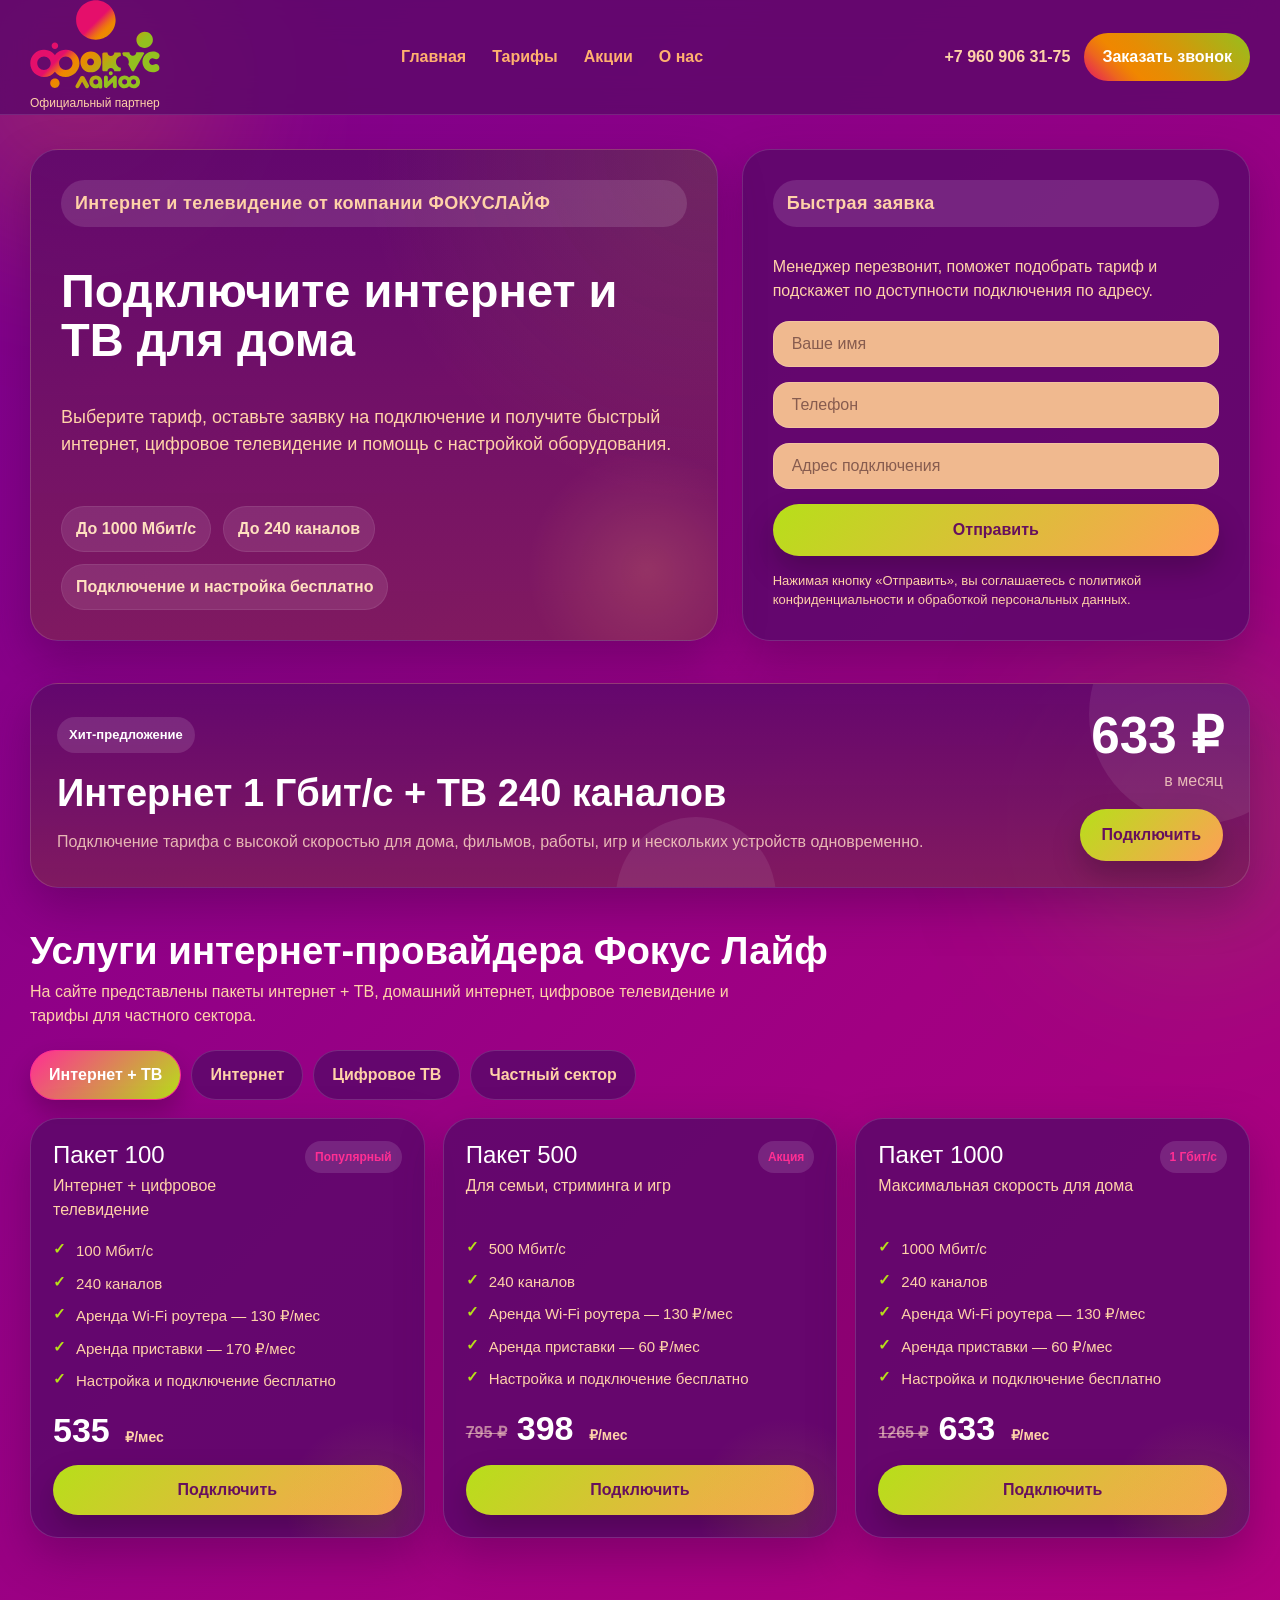
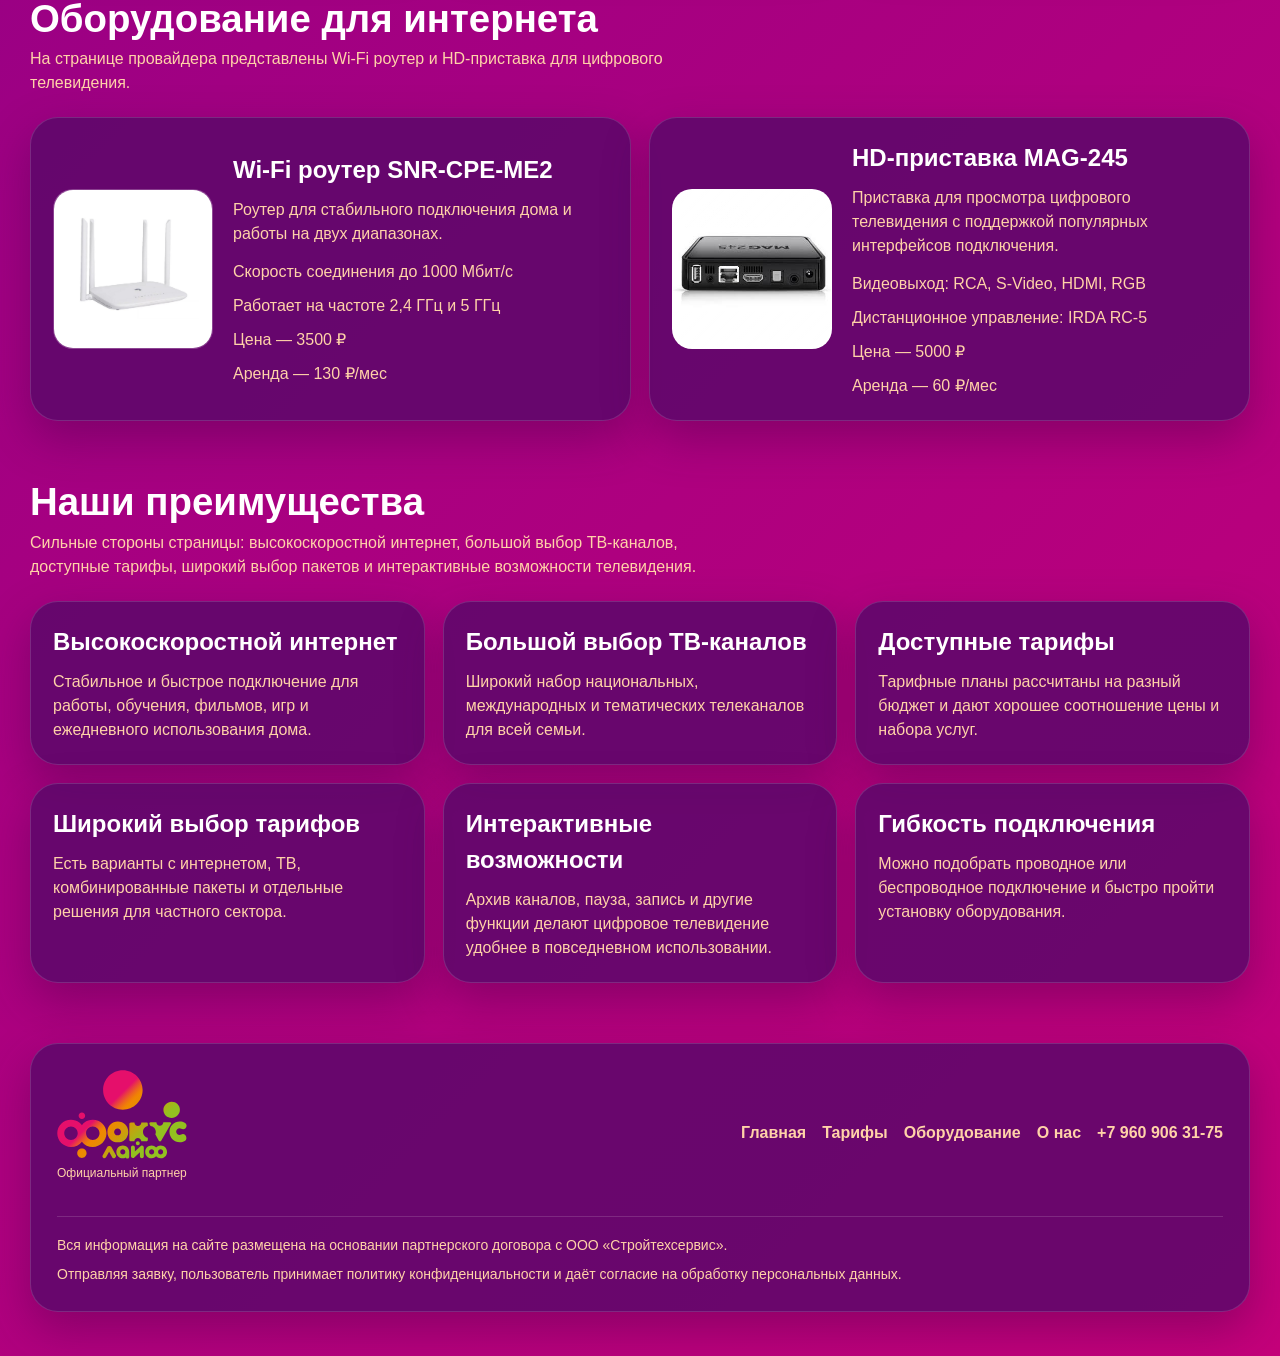
==== commit 4adac45f: "footer" ====
--- a/index.html
+++ b/index.html
@@ -610,13 +610,12 @@
           <div class="footer-top">
             <div>
               <div class="brand-wrap" style="margin-bottom: 12px">
-                <img class="logo" src="img/focus-logo.svg" alt=" Логотип Фокус Лайф Оренбург">
+                <img class="logo__footer" src="img/focus-logo.svg" alt=" Логотип Фокус Лайф Оренбург">
                 <div class="brand">
                   <small>Официальный партнер</small>
-                  <strong>Фокус Лайф Оренбург</strong>
                 </div>
               </div>
-              <a class="callout" href="tel:+79609063175">+7 960 906 31-75</a>
+              
             </div>
 
             <nav class="footer-nav">
@@ -624,6 +623,7 @@
               <a href="#tariffs">Тарифы</a>
               <a href="#equipment">Оборудование</a>
               <a href="#advantages">О нас</a>
+              <a class="callout" href="tel:+79609063175">+7 960 906 31-75</a>
             </nav>
           </div>
 
--- a/style.css
+++ b/style.css
@@ -719,6 +719,9 @@
       font-size: 14px;
       border-top: 1px solid var(--border);
       padding-top: 18px;
+    }
+    .logo__footer {
+      max-width: 150px;
     }
 
     .callout {
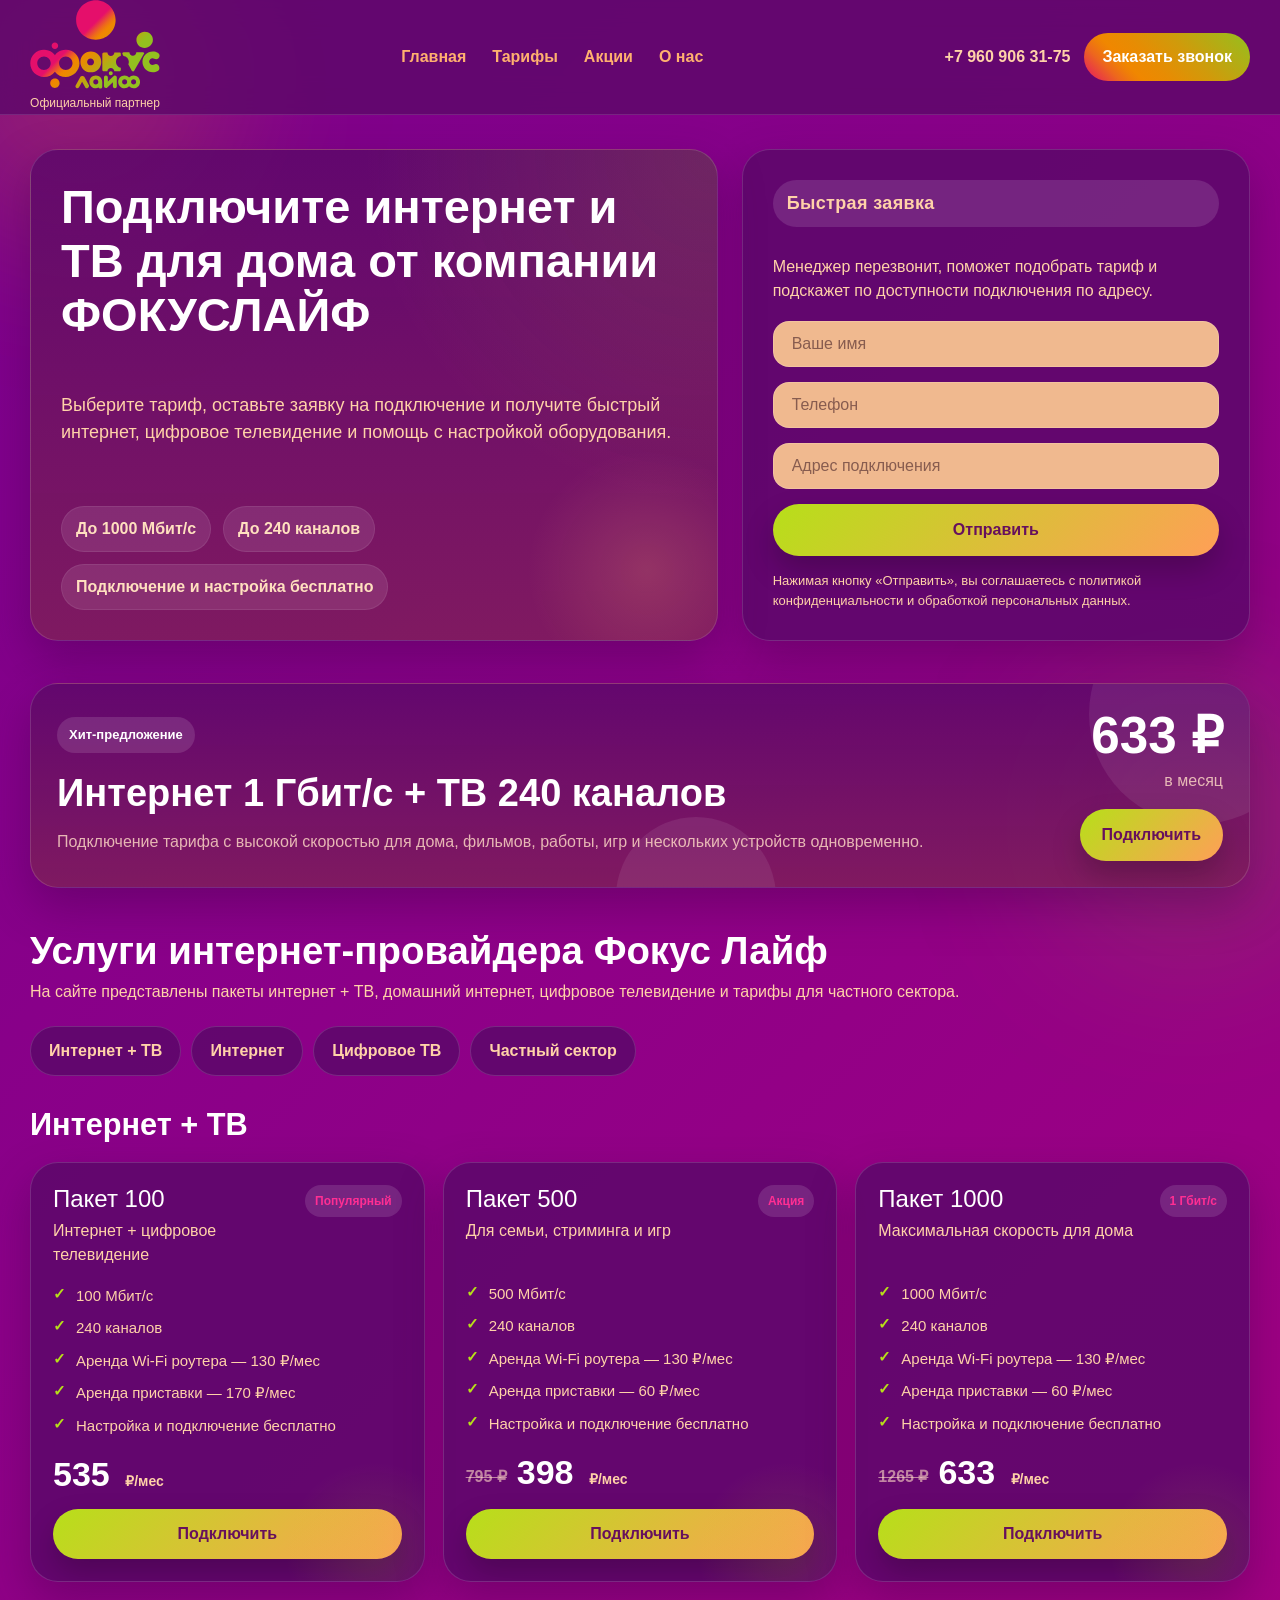
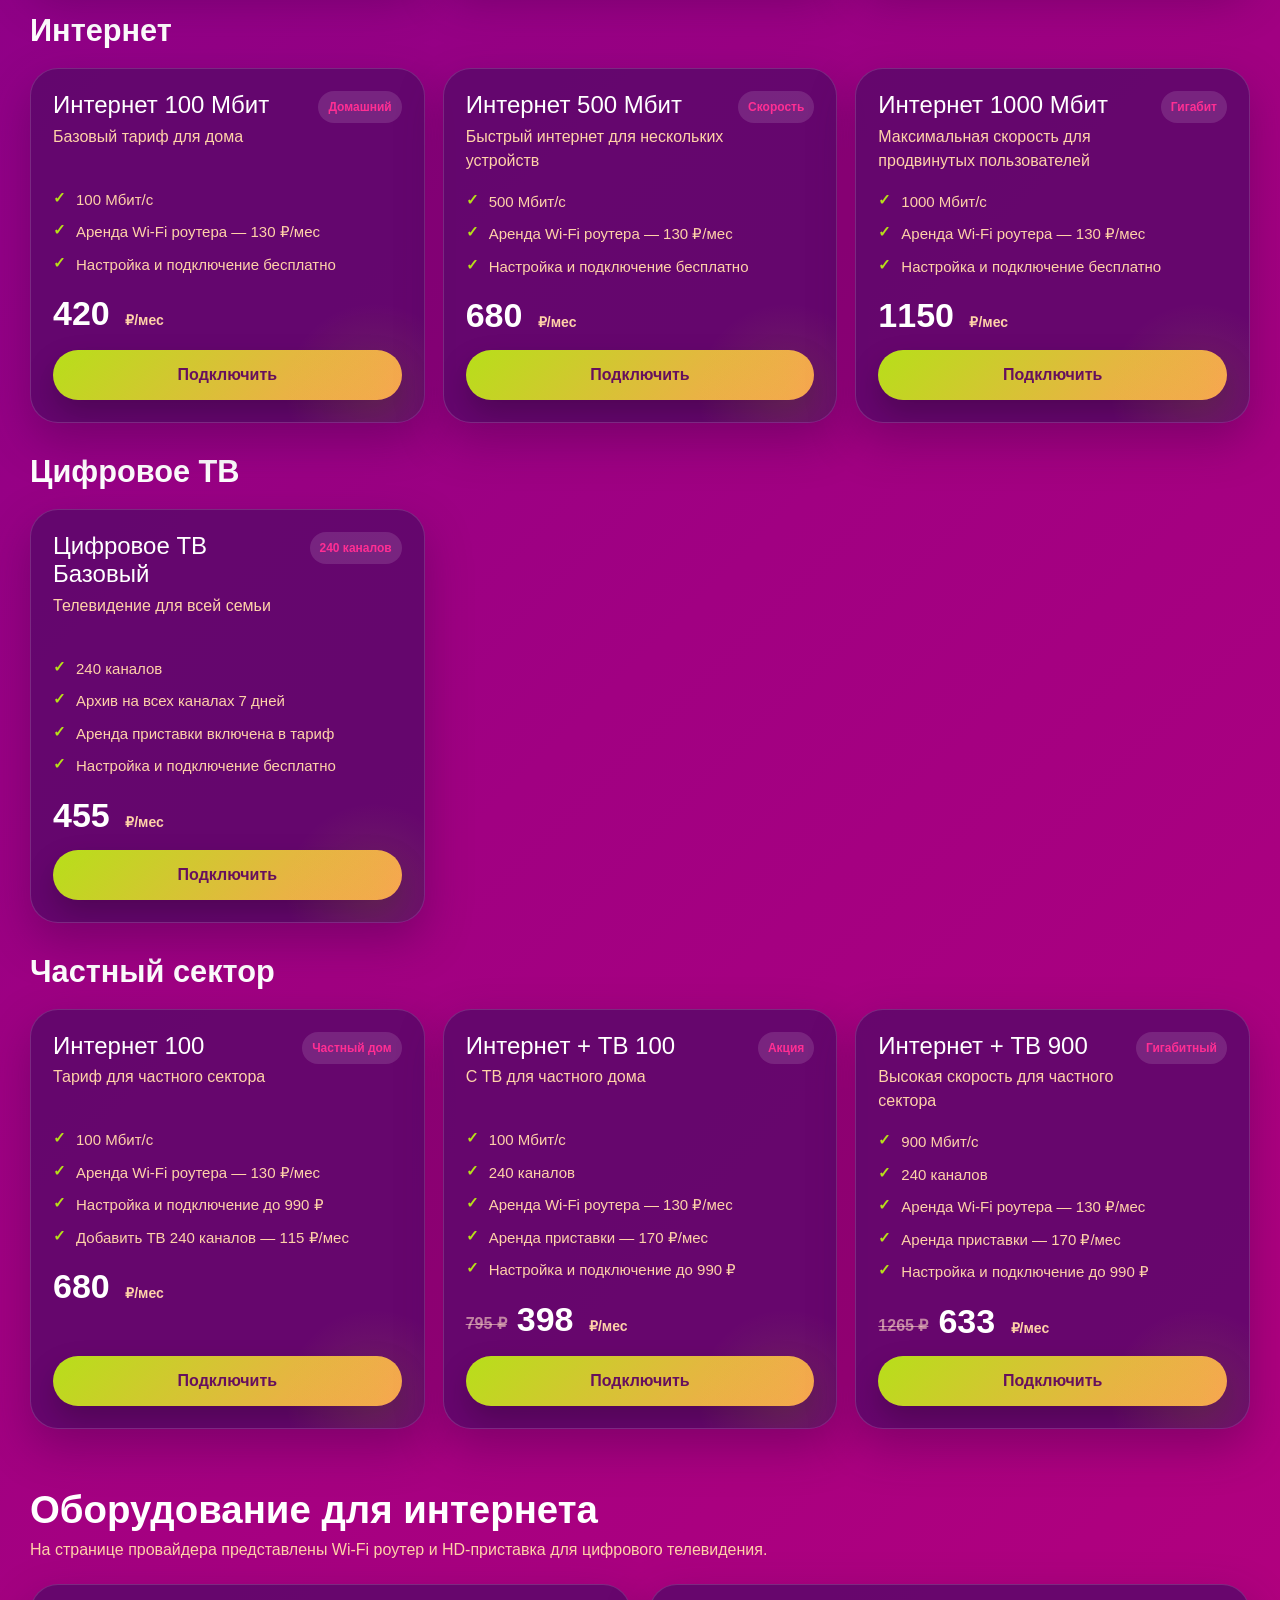
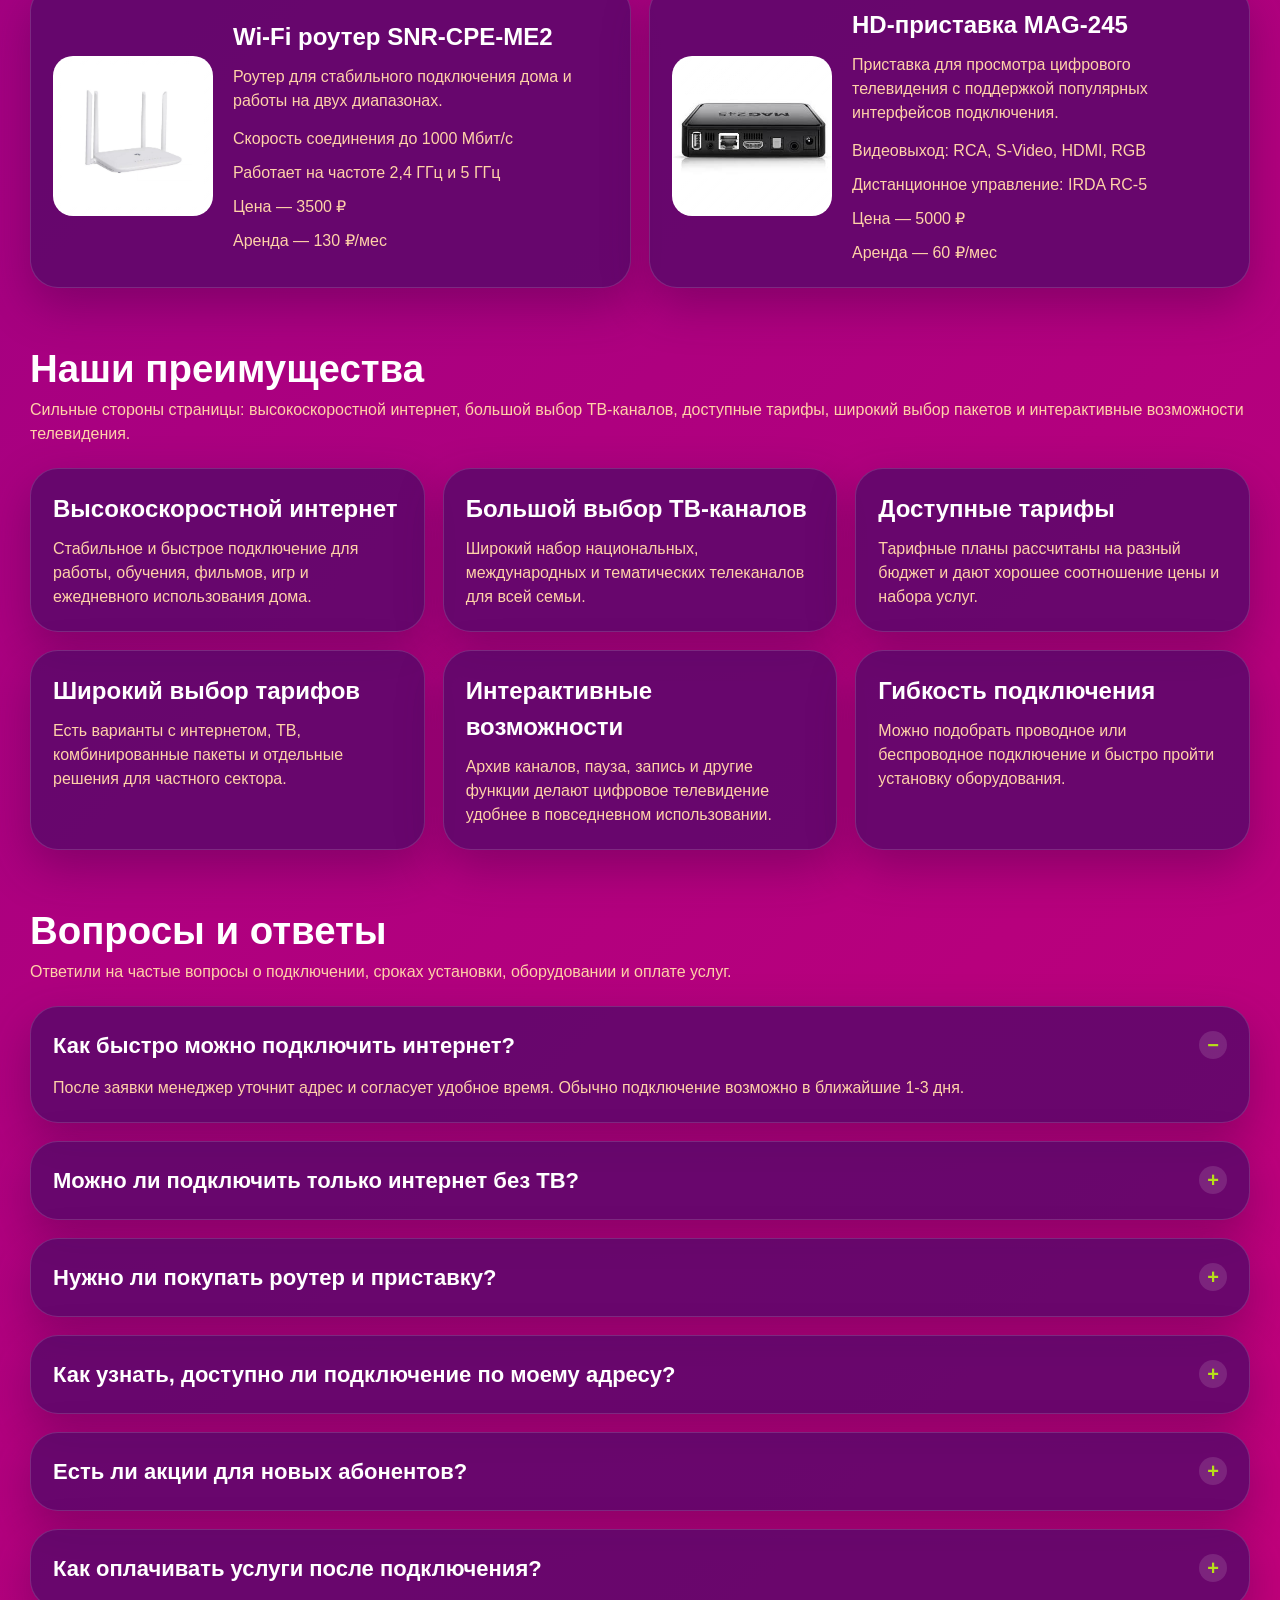
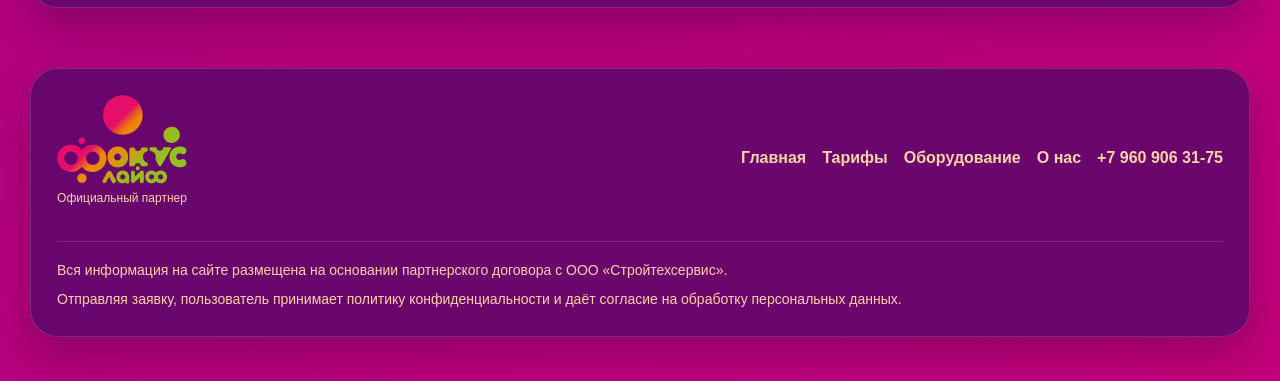
==== commit 1e9f764c: "mobail" ====
--- a/index.html
+++ b/index.html
@@ -53,7 +53,6 @@
             <a href="#tariffs">Тарифы</a>
             <a href="#equipment">Оборудование</a>
             <a href="#advantages">О нас</a>
-            <div class="callout">Оренбург</div>
             <a class="callout" href="tel:+79609063175">+7 960 906 31-75</a>
             <button
               class="ghost-button js-open-modal"
@@ -71,24 +70,22 @@
         <div class="container">
           <div class="hero-grid">
             <div class="hero-card">
-              <div class="eyebrow">
-                Интернет и телевидение от компании ФОКУСЛАЙФ
-              </div>
-              <h1>Подключите интернет и ТВ для дома</h1>
+              
+              <h1>Подключите интернет и ТВ для дома от компании ФОКУСЛАЙФ</h1>
               <p class="hero-subtitle">
                 Выберите тариф, оставьте заявку на подключение и получите
                 быстрый интернет, цифровое телевидение и помощь с настройкой
                 оборудования.
               </p>
 
-              <div class="hero-points">
+              <div class="hero-points" >
                 <div class="chip">До 1000 Мбит/с</div>
                 <div class="chip">До 240 каналов</div>
                 <div class="chip">Подключение и настройка бесплатно</div>
               </div>
             </div>
 
-            <aside class="form-card">
+            <aside class="form-card" id="form-card">
               <div class="form-card-header">
                 <div class="eyebrow">Быстрая заявка</div>
                 <p>
@@ -167,14 +164,15 @@
             </div>
           </div>
 
-          <div class="tabs" role="tablist" aria-label="Категории тарифов">
-            <button class="tab active" data-tab="bundle">Интернет + ТВ</button>
-            <button class="tab" data-tab="internet">Интернет</button>
-            <button class="tab" data-tab="tv">Цифровое ТВ</button>
-            <button class="tab" data-tab="private">Частный сектор</button>
-          </div>
-
-          <div class="panel active" data-panel="bundle">
+          <div class="tabs" aria-label="Категории тарифов">
+            <a class="tab" href="#tariffs-bundle">Интернет + ТВ</a>
+            <a class="tab" href="#tariffs-internet">Интернет</a>
+            <a class="tab" href="#tariffs-tv">Цифровое ТВ</a>
+            <a class="tab" href="#tariffs-private">Частный сектор</a>
+          </div>
+
+          <h2 class="panel-title">Интернет + ТВ</h2>
+          <div class="panel" id="tariffs-bundle">
             <div class="cards">
               <article class="tariff-card section-card">
                 <div class="tariff-top">
@@ -267,7 +265,8 @@
             </div>
           </div>
 
-          <div class="panel" data-panel="internet">
+          <h2 class="panel-title">Интернет</h2>
+          <div class="panel" id="tariffs-internet">
             <div class="cards">
               <article class="tariff-card section-card">
                 <div class="tariff-top">
@@ -356,7 +355,8 @@
             </div>
           </div>
 
-          <div class="panel" data-panel="tv">
+          <h2 class="panel-title">Цифровое ТВ</h2>
+          <div class="panel" id="tariffs-tv">
             <div class="cards">
               <article class="tariff-card section-card">
                 <div class="tariff-top">
@@ -388,7 +388,8 @@
             </div>
           </div>
 
-          <div class="panel" data-panel="private">
+          <h2 class="panel-title">Частный сектор</h2>
+          <div class="panel" id="tariffs-private">
             <div class="cards">
               <article class="tariff-card section-card">
                 <div class="tariff-top">
@@ -599,6 +600,72 @@
                 пройти установку оборудования.
               </p>
             </article>
+          </div>
+        </div>
+      </section>
+
+      <section id="faq">
+        <div class="container">
+          <div class="section-head">
+            <div>
+              <h2>Вопросы и ответы</h2>
+              <p>
+                Ответили на частые вопросы о подключении, сроках установки,
+                оборудовании и оплате услуг.
+              </p>
+            </div>
+          </div>
+
+          <div class="faq-grid">
+            <details class="faq-item section-card" open>
+              <summary>Как быстро можно подключить интернет?</summary>
+              <p>
+                После заявки менеджер уточнит адрес и согласует удобное время.
+                Обычно подключение возможно в ближайшие 1-3 дня.
+              </p>
+            </details>
+
+            <details class="faq-item section-card">
+              <summary>Можно ли подключить только интернет без ТВ?</summary>
+              <p>
+                Да, на странице есть отдельные тарифы только с домашним
+                интернетом без телевидения. Менеджер поможет выбрать подходящий
+                вариант.
+              </p>
+            </details>
+
+            <details class="faq-item section-card">
+              <summary>Нужно ли покупать роутер и приставку?</summary>
+              <p>
+                Не обязательно. Оборудование можно купить или взять в аренду,
+                в зависимости от выбранного тарифа и ваших задач.
+              </p>
+            </details>
+
+            <details class="faq-item section-card">
+              <summary>Как узнать, доступно ли подключение по моему адресу?</summary>
+              <p>
+                Оставьте заявку с адресом подключения. Мы проверим техническую
+                возможность и свяжемся с вами для подтверждения.
+              </p>
+            </details>
+
+            <details class="faq-item section-card">
+              <summary>Есть ли акции для новых абонентов?</summary>
+              <p>
+                Да, часть тарифов подключается по акционной цене. Актуальные
+                предложения указаны в карточках тарифов и уточняются при
+                оформлении заявки.
+              </p>
+            </details>
+
+            <details class="faq-item section-card">
+              <summary>Как оплачивать услуги после подключения?</summary>
+              <p>
+                После активации тарифа вы сможете оплачивать услуги ежемесячно.
+                Способ оплаты и дату списания менеджер сообщит при подключении.
+              </p>
+            </details>
           </div>
         </div>
       </section>
@@ -749,6 +816,16 @@
         </div>
       </div>
     </div>
+
+    <a
+      class="mobile-form-anchor"
+      href="#form-card"
+      aria-label="Перейти к форме"
+      title="Перейти к форме"
+    >
+      <span aria-hidden="true"> <img src="img/up-chevron-svgrepo-com.svg" alt=""></span>
+    </a>
+
     <script src="script.js"></script>
   </body>
 </html>
--- a/style.css
+++ b/style.css
@@ -92,7 +92,7 @@
       flex-direction: column;
       align-items: center;
       gap: 5px;
-      min-width: 0;
+      min-width: 130px;
     }
 
 
@@ -220,7 +220,7 @@
       content: "";
     }
 
-    .menu-toggle span { margin: 6px auto; }
+    .menu-toggle span { margin: 7px auto; }
 
     .hero {
       padding: 34px 0 24px;
@@ -287,7 +287,7 @@
     h1, h2, h3, h4, p { margin: 0; }
     h1 {
       font-size: clamp(34px, 5vw, 47px);
-      line-height: 1.04;
+      line-height: 1.15;
       margin-bottom: 16px;
     }
 
@@ -482,7 +482,7 @@
       margin-bottom: 22px;
     }
 
-    .section-head p { color: var(--muted); max-width: 700px; }
+    .section-head p { color: var(--muted);}
     .section-head h2 { font-size: clamp(28px, 3vw, 42px); }
 
     .tabs {
@@ -493,12 +493,14 @@
     }
 
     .tab {
+      display: inline-flex;
+      align-items: center;
+      justify-content: center;
       padding: 12px 18px;
       border-radius: 999px;
       border: 1px solid var(--border);
       background: var(--surface);
       color: var(--muted);
-      cursor: pointer;
       font-weight: 800;
     }
 
@@ -509,8 +511,19 @@
       box-shadow: 0 12px 24px rgba(0,0,0,.2);
     }
 
-    .panel { display: none; }
-    .panel.active { display: block; }
+    .panel {
+      display: block;
+      scroll-margin-top: 110px;
+    }
+
+    .panel + .panel {
+      margin-top: 28px;
+    }
+
+    .panel-title {
+      margin: 26px 0 14px;
+      font-size: clamp(24px, 2.4vw, 34px);
+    }
 
     .cards {
       display: grid;
@@ -557,6 +570,7 @@
       font-weight: 800;
       background: rgba(255,255,255,0.12);
       color: var(--primary);
+      white-space: nowrap;
     }
 
     .tariff-title {
@@ -627,7 +641,7 @@
 
     .card-actions .ghost-button,
     .card-actions .button {
-      flex: 1 1 180px;
+      flex: 1 1 50px;
       padding-block: 13px;
     }
 
@@ -655,6 +669,19 @@
       position: relative;
       overflow: hidden;
     }
+    .router {
+      display: flex;
+      align-items: center;
+      justify-content: center;
+      background-color: #ffffff;
+    }
+    .router-img {
+      width: 100%;
+      height: 100%;
+      object-fit: contain;
+      object-position: center;
+      padding: 8px;
+    }
     .tvbox{
       display: flex;
       background-color: #ffffff;
@@ -684,6 +711,55 @@
       display: grid;
       grid-template-columns: repeat(3, minmax(0, 1fr));
       gap: 18px;
+    }
+
+    .faq-grid {
+      display: grid;
+      gap: 18px;
+    }
+
+    .faq-item {
+      padding: 22px;
+    }
+
+    .faq-item summary {
+      position: relative;
+      list-style: none;
+      padding-right: 36px;
+      font-size: 22px;
+      font-weight: 800;
+      cursor: pointer;
+    }
+
+    .faq-item summary::-webkit-details-marker {
+      display: none;
+    }
+
+    .faq-item summary::after {
+      content: "+";
+      position: absolute;
+      top: 50%;
+      right: 0;
+      transform: translateY(-50%);
+      width: 28px;
+      height: 28px;
+      border-radius: 50%;
+      display: grid;
+      place-items: center;
+      background: rgba(255,255,255,0.12);
+      color: var(--accent);
+      font-size: 20px;
+      line-height: 1;
+      transition: transform .2s ease;
+    }
+
+    .faq-item[open] summary::after {
+      content: "−";
+    }
+
+    .faq-item p {
+      margin-top: 14px;
+      color: var(--muted);
     }
 
     .footer {
@@ -789,11 +865,39 @@
       font-weight: 900;
     }
 
+    .mobile-form-anchor {
+      display: none;
+      position: fixed;
+      right: 18px;
+      bottom: 18px;
+      width: 40px;
+      height: 40px;
+      border-radius: 50%;
+      align-items: center;
+      justify-content: center;
+      background: linear-gradient(135deg, var(--accent), var(--danger));
+      color: #66105d;
+      box-shadow: 0 18px 34px rgba(58, 0, 65, 0.4);
+      border: 1px solid rgba(255, 255, 255, 0.22);
+      z-index: 40;
+    }
+
+    .mobile-form-anchor span {
+      font-size: 28px;
+      font-weight: 900;
+      line-height: 1;
+    }
+
+    .mobile-form-anchor.is-visible {
+      display: inline-flex;
+    }
+
     @media (max-width: 1080px) {
       .hero-grid,
       .promo-card,
       .cards,
       .adv-grid,
+      .faq-grid,
       .grid-2 { grid-template-columns: 1fr; }
       .promo-price { text-align: left; }
       .equipment-card { grid-template-columns: 1fr; }
@@ -801,11 +905,22 @@
 
     @media (max-width: 900px) {
       .nav,
-      .topbar-actions .city-pill,
-      .topbar-actions .ghost-button,
-      .topbar-actions .callout { display: none; }
-      .menu-toggle { display: inline-grid; place-items: center; }
+      .topbar-actions .city-pill { display: none; }
+      .menu-toggle { display: inline-grid; place-items: center; align-content: center; }
       .topbar-inner { min-height: 74px; }
+      .topbar-actions {
+        margin-left: auto;
+        gap: 10px;
+      }
+      .topbar-actions .callout,
+      .topbar-actions .ghost-button {
+        display: inline-flex;
+      }
+      .topbar-actions .callout { font-size: 14px; }
+      .topbar-actions .ghost-button {
+        padding: 10px 14px;
+        font-size: 14px;
+      }
       .mobile-panel {
         display: none;
         padding: 0 0 18px;
@@ -827,22 +942,8 @@
         color: var(--text);
         justify-content: flex-start;
       }
-      .hero-card,
-      .form-card,
-      .promo-card,
-      .footer-card,
-      .tariff-card,
-      .equipment-card,
-      .adv-card { border-radius: 22px; }
-    }
-
-    @media (min-width: 901px) {
-      .mobile-panel { display: none !important; }
-    }
-
-    @media (max-width: 640px) {
-      .container { width: min(calc(100% - 20px), var(--container)); }
-      .hero { padding-top: 18px; }
+      .mobile-nav .callout,
+      .mobile-nav .ghost-button { display: none; }
       .hero-card,
       .form-card,
       .promo-card,
@@ -850,6 +951,54 @@
       .tariff-card,
       .equipment-card,
       .adv-card,
+      .faq-item { border-radius: 22px; }
+    }
+
+    @media (min-width: 901px) {
+      .mobile-panel { display: none !important; }
+    }
+
+    @media (max-width: 640px) {
+      .container { width: min(calc(100% - 20px), var(--container)); }
+      .hero { padding-top: 18px; }
+      .topbar-inner {
+        gap: 12px;
+        
+        align-items: center;
+      }
+      
+      .topbar-actions {
+        flex: 1 1 100%;
+        display: grid;
+        grid-template-columns: minmax(0, 1fr) auto;
+        grid-template-areas:
+          "button menu"
+          "callout menu";
+        align-items: start;
+        column-gap: 10px;
+        row-gap: 8px;
+      }
+      .topbar-actions .ghost-button {
+        grid-area: button;
+        width: auto;
+        justify-self: center;
+      }
+      .topbar-actions .callout {
+        grid-area: callout;
+        align-self: start;
+        justify-self: center;
+      }
+      .topbar-actions .menu-toggle {
+        grid-area: menu;
+      }
+      .hero-card,
+      .form-card,
+      .promo-card,
+      .footer-card,
+      .tariff-card,
+      .equipment-card,
+      .adv-card,
+      .faq-item,
       .modal-card { padding: 20px; }
       .stats { grid-template-columns: 1fr; }
       .section-head { align-items: start; }
@@ -859,4 +1008,9 @@
       .ghost-button { width: 100%; }
       .price { font-size: 30px; }
       .brand strong { font-size: 16px; }
-    }
+      .router-img { padding: 12px; }
+      .faq-item summary {
+        font-size: 19px;
+        padding-right: 32px;
+      }
+    }
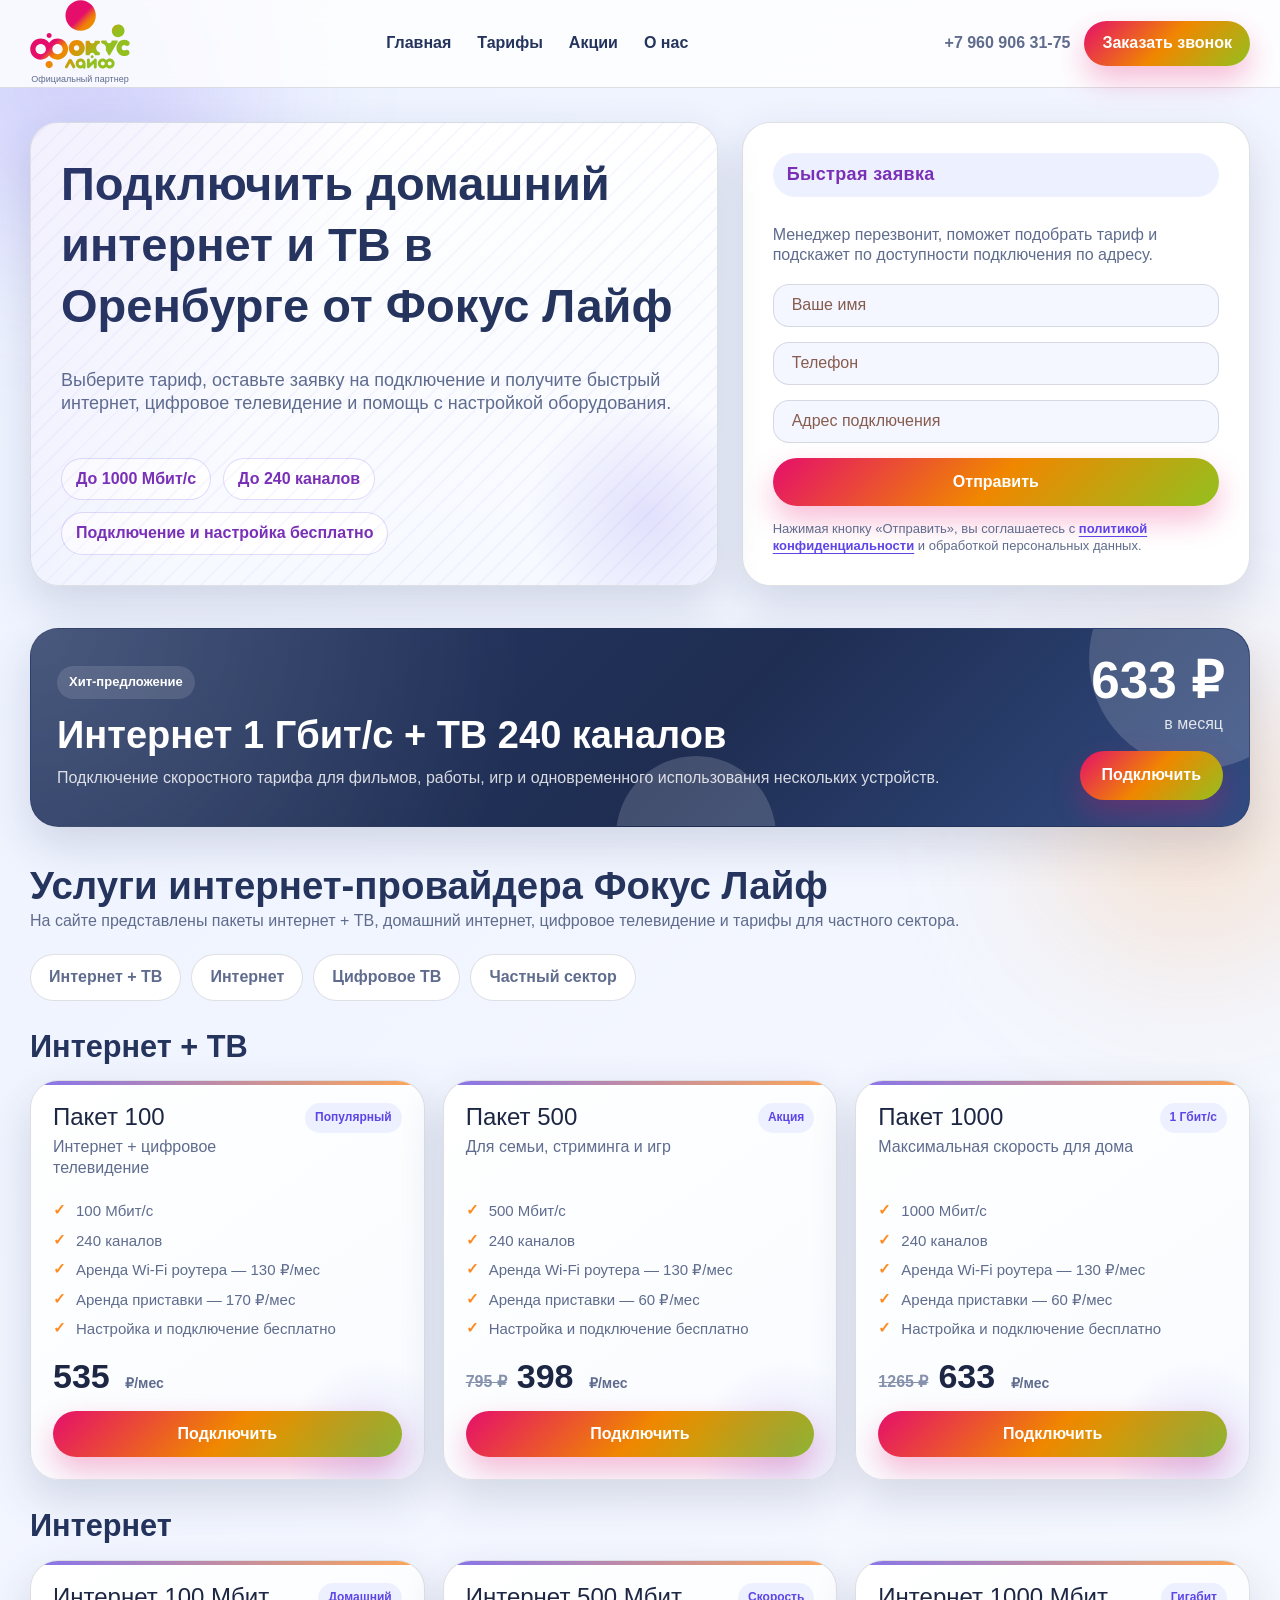
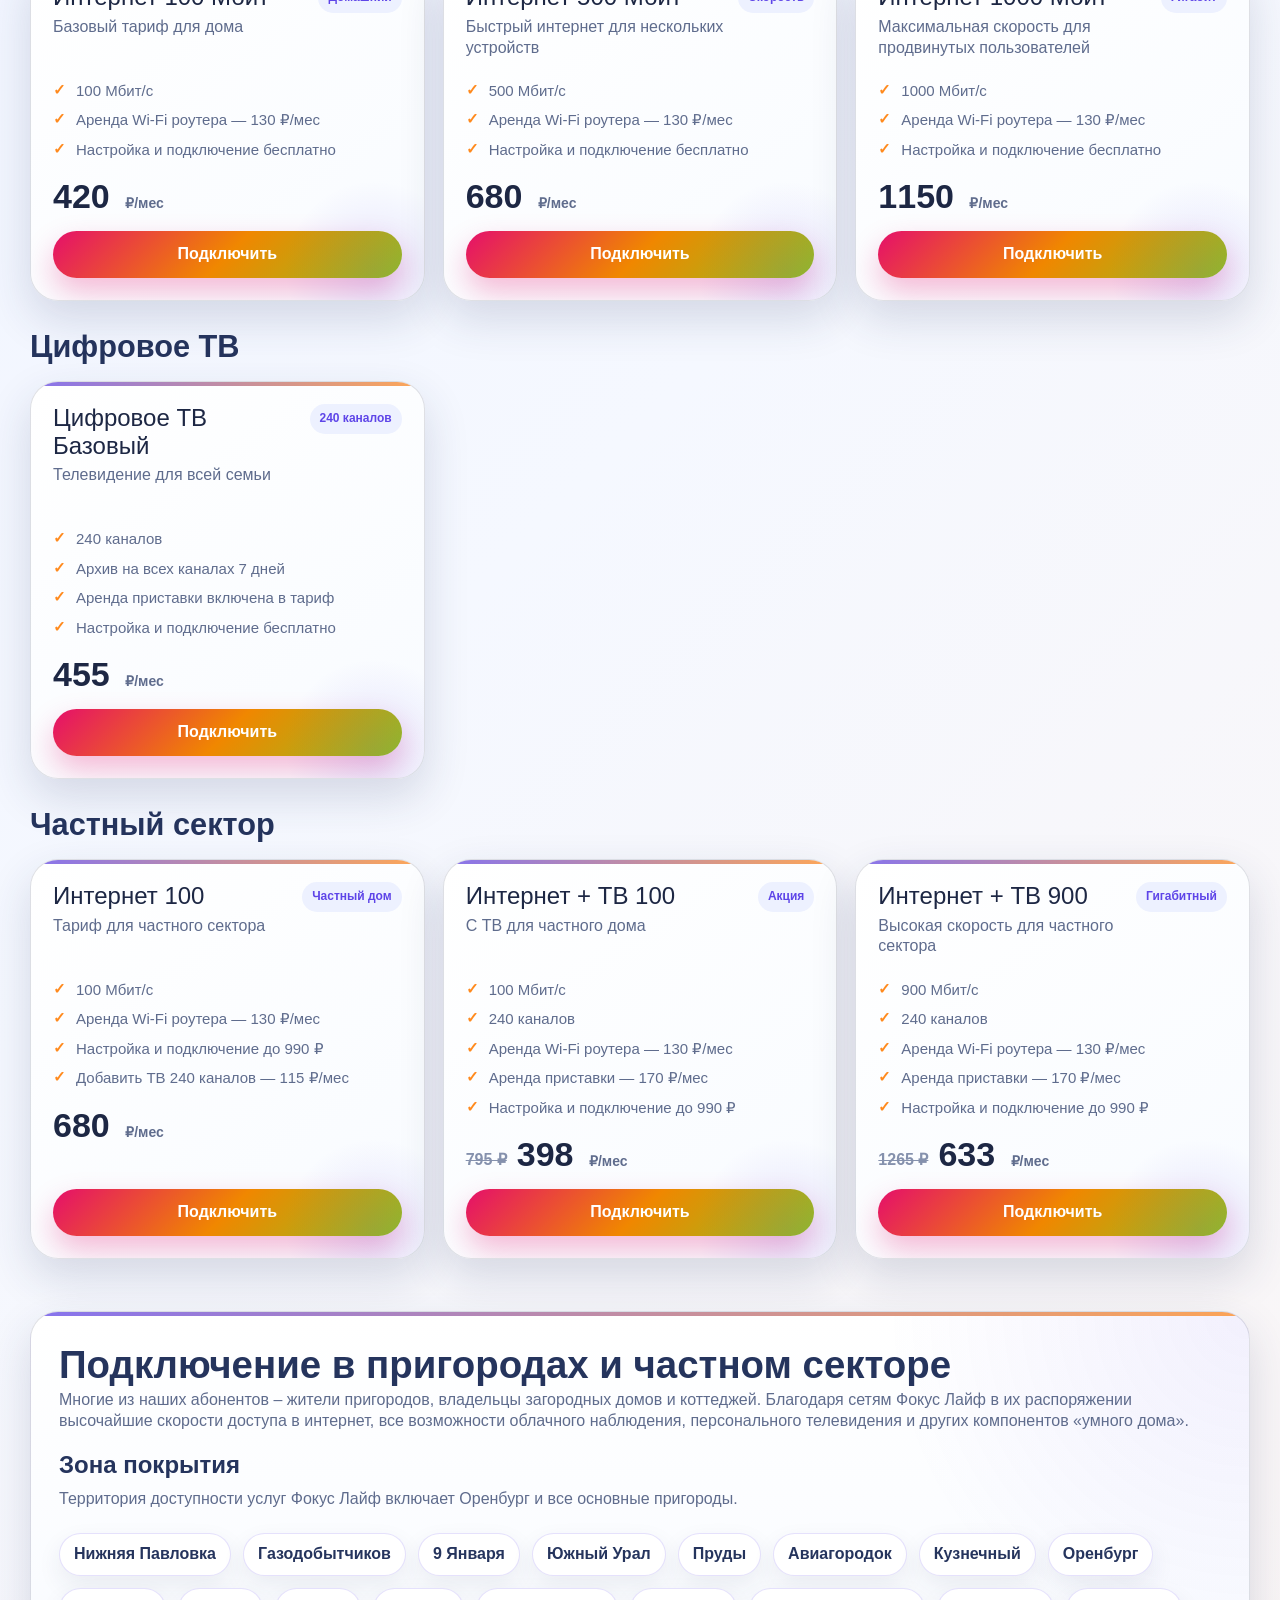
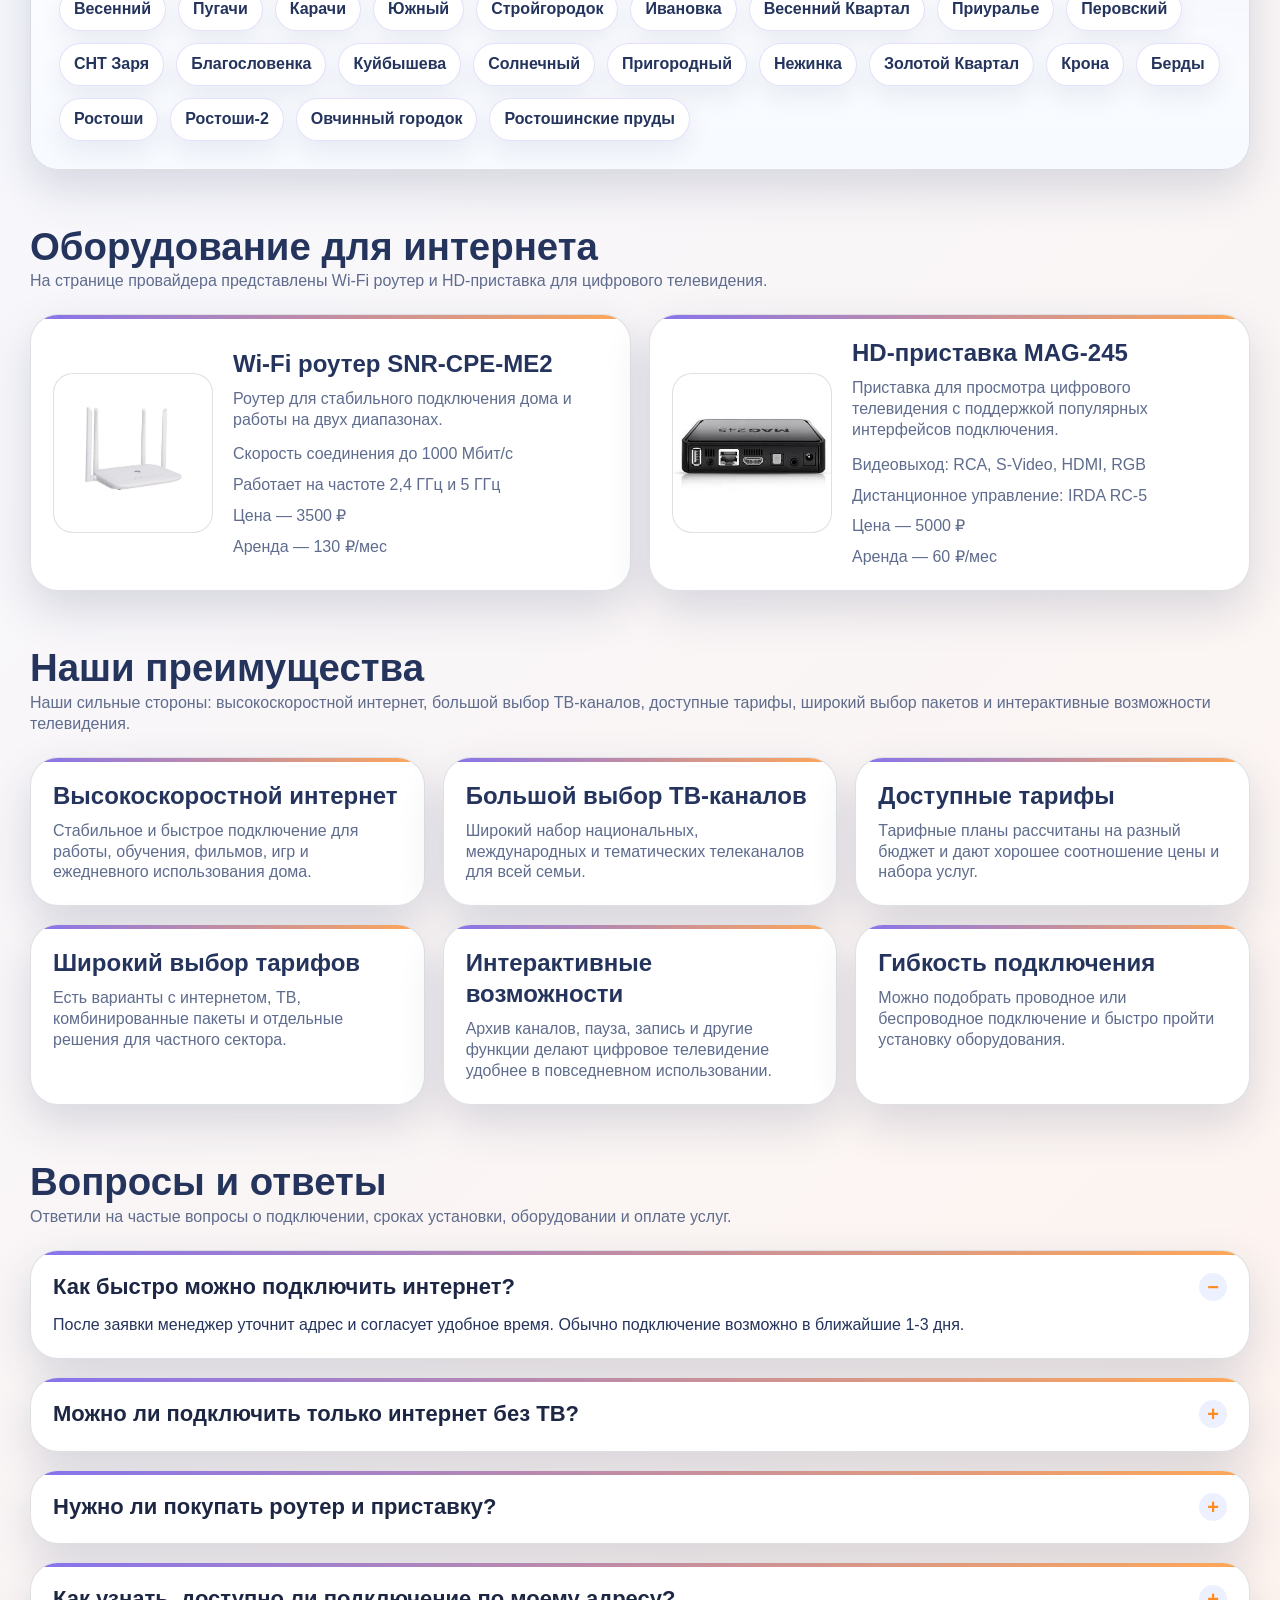
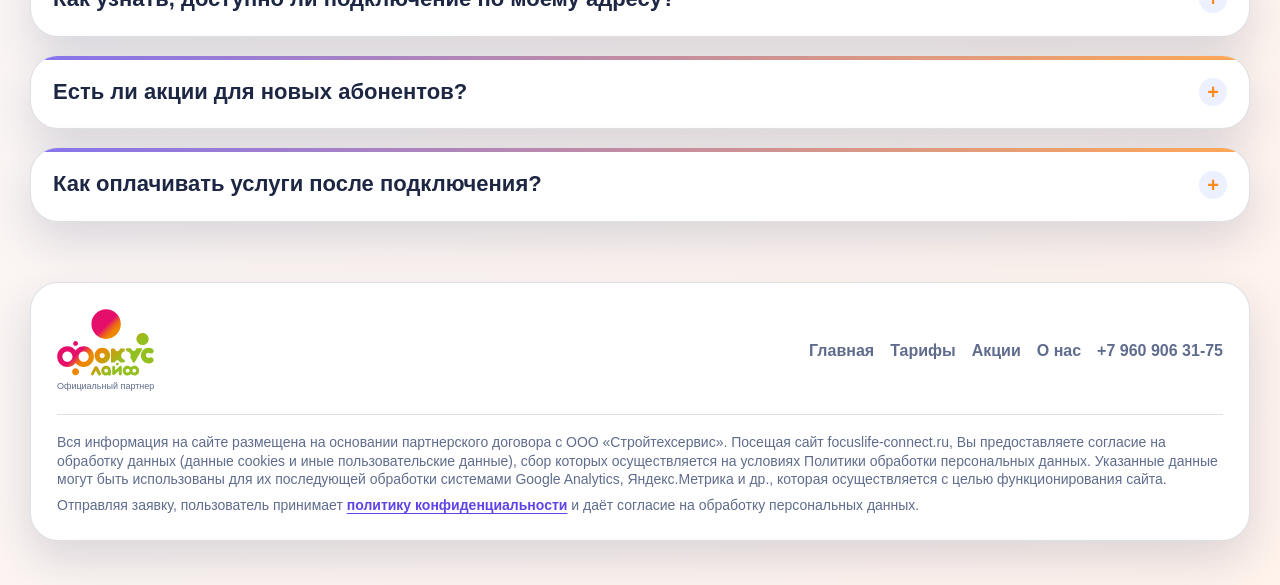
==== commit c7ecab71: "12.03" ====
--- a/index.html
+++ b/index.html
@@ -1,12 +1,12 @@
-<!doctype html>
+﻿<!doctype html>
 <html lang="ru">
   <head>
     <meta charset="UTF-8" />
     <meta name="viewport" content="width=device-width, initial-scale=1.0" />
-    <title>Фокус Лайф Оренбург — Интернет и ТВ</title>
+    <title>Подключить интернет и ТВ в Оренбурге | Тарифы Фокус Лайф</title>
     <meta
       name="description"
-      content="Подключение интернета и цифрового телевидения в Оренбурге. Тарифы, оборудование, заявки на подключение и заказ обратного звонка."
+      content="Подключите домашний интернет и цифровое ТВ в Оренбурге от Фокус Лайф. Тарифы до 1 Гбит/с, до 240 каналов, подключение по адресу и заявка онлайн."
     />
     <link rel="stylesheet" href="style.css" />
     <link rel="icon" href="img/favicon.ico" type="image/x-icon" />
@@ -25,8 +25,8 @@
           <nav class="nav" aria-label="Основная навигация">
             <a href="#top">Главная</a>
             <a href="#tariffs">Тарифы</a>
-            <a href="#equipment">Акции</a>
-            <a href="#advantages">О нас</a>
+            <a href="promotions.html">Акции</a>
+            <a href="about.html">О нас</a>
           </nav>
 
           <div class="topbar-actions">
@@ -51,8 +51,8 @@
           <div class="mobile-nav">
             <a href="#top">Главная</a>
             <a href="#tariffs">Тарифы</a>
-            <a href="#equipment">Оборудование</a>
-            <a href="#advantages">О нас</a>
+            <a href="promotions.html">Акции</a>
+            <a href="about.html">О нас</a>
             <a class="callout" href="tel:+79609063175">+7 960 906 31-75</a>
             <button
               class="ghost-button js-open-modal"
@@ -71,7 +71,7 @@
           <div class="hero-grid">
             <div class="hero-card">
               
-              <h1>Подключите интернет и ТВ для дома от компании ФОКУСЛАЙФ</h1>
+              <h1>Подключить домашний интернет и ТВ в Оренбурге от Фокус Лайф</h1>
               <p class="hero-subtitle">
                 Выберите тариф, оставьте заявку на подключение и получите
                 быстрый интернет, цифровое телевидение и помощь с настройкой
@@ -83,6 +83,7 @@
                 <div class="chip">До 240 каналов</div>
                 <div class="chip">Подключение и настройка бесплатно</div>
               </div>
+              
             </div>
 
             <aside class="form-card" id="form-card">
@@ -117,8 +118,9 @@
                 />
                 <button class="button" type="submit">Отправить</button>
                 <p class="fineprint">
-                  Нажимая кнопку «Отправить», вы соглашаетесь с политикой
-                  конфиденциальности и обработкой персональных данных.
+                  Нажимая кнопку «Отправить», вы соглашаетесь с
+                  <a href="privacy.html">политикой конфиденциальности</a>
+                  и обработкой персональных данных.
                 </p>
               </form>
             </aside>
@@ -133,8 +135,8 @@
               <div class="promo-kicker">Хит-предложение</div>
               <h2>Интернет 1 Гбит/с + ТВ 240 каналов</h2>
               <p>
-                Подключение тарифа с высокой скоростью для дома, фильмов,
-                работы, игр и нескольких устройств одновременно.
+                Подключение скоростного тарифа для фильмов, работы,
+                игр и одновременного использования нескольких устройств.
               </p>
             </div>
             <div class="promo-price">
@@ -480,6 +482,68 @@
                   </button>
                 </div>
               </article>
+            </div>
+          </div>
+        </div>
+      </section>
+
+      <section id="coverage">
+        <div class="container">
+          <div class="coverage-card section-card">
+            <div class="section-head coverage-head">
+              <div>
+                <h2>Подключение в пригородах и частном секторе</h2>
+                <p>
+                  Многие из наших абонентов – жители пригородов, владельцы
+                  загородных домов и коттеджей. Благодаря сетям Фокус Лайф в их
+                  распоряжении высочайшие скорости доступа в интернет, все
+                  возможности облачного наблюдения, персонального телевидения и
+                  других компонентов «умного дома».
+                </p>
+              </div>
+            </div>
+
+            <div class="coverage-body">
+              <div class="coverage-intro">
+                <h3>Зона покрытия</h3>
+                <p>
+                  Территория доступности услуг Фокус Лайф включает Оренбург и
+                  все основные пригороды.
+                </p>
+              </div>
+
+              <div class="coverage-list" aria-label="Зона покрытия Фокус Лайф">
+                <span class="coverage-item">Нижняя Павловка</span>
+                <span class="coverage-item">Газодобытчиков</span>
+                <span class="coverage-item">9 Января</span>
+                <span class="coverage-item">Южный Урал</span>
+                <span class="coverage-item">Пруды</span>
+                <span class="coverage-item">Авиагородок</span>
+                <span class="coverage-item">Кузнечный</span>
+                <span class="coverage-item">Оренбург</span>
+                <span class="coverage-item">Весенний</span>
+                <span class="coverage-item">Пугачи</span>
+                <span class="coverage-item">Карачи</span>
+                <span class="coverage-item">Южный</span>
+                <span class="coverage-item">Стройгородок</span>
+                <span class="coverage-item">Ивановка</span>
+                <span class="coverage-item">Весенний Квартал</span>
+                <span class="coverage-item">Приуралье</span>
+                <span class="coverage-item">Перовский</span>
+                <span class="coverage-item">СНТ Заря</span>
+                <span class="coverage-item">Благословенка</span>
+                <span class="coverage-item">Куйбышева</span>
+                <span class="coverage-item">Солнечный</span>
+                <span class="coverage-item">Пригородный</span>
+                <span class="coverage-item">Нежинка</span>
+                <span class="coverage-item">Золотой Квартал</span>
+                <span class="coverage-item">Крона</span>
+                <span class="coverage-item">Берды</span>
+                <span class="coverage-item">Ростоши</span>
+                <span class="coverage-item">Ростоши-2</span>
+                <span class="coverage-item">Овчинный городок</span>
+                <span class="coverage-item">Ростошинские пруды</span>
+              </div>
             </div>
           </div>
         </div>
@@ -545,7 +609,7 @@
             <div>
               <h2>Наши преимущества</h2>
               <p>
-                Сильные стороны страницы: высокоскоростной интернет, большой
+                Наши сильные стороны: высокоскоростной интернет, большой
                 выбор ТВ‑каналов, доступные тарифы, широкий выбор пакетов и
                 интерактивные возможности телевидения.
               </p>
@@ -676,7 +740,7 @@
         <div class="footer-card">
           <div class="footer-top">
             <div>
-              <div class="brand-wrap" style="margin-bottom: 12px">
+              <div class="brand-wrap">
                 <img class="logo__footer" src="img/focus-logo.svg" alt=" Логотип Фокус Лайф Оренбург">
                 <div class="brand">
                   <small>Официальный партнер</small>
@@ -688,8 +752,8 @@
             <nav class="footer-nav">
               <a href="#top">Главная</a>
               <a href="#tariffs">Тарифы</a>
-              <a href="#equipment">Оборудование</a>
-              <a href="#advantages">О нас</a>
+              <a href="promotions.html">Акции</a>
+              <a href="about.html">О нас</a>
               <a class="callout" href="tel:+79609063175">+7 960 906 31-75</a>
             </nav>
           </div>
@@ -698,11 +762,12 @@
             <div>
               Вся информация на сайте размещена на основании партнерского
               договора с ООО «Стройтехсервис».
+              Посещая сайт focuslife-connect.ru, Вы предоставляете согласие на обработку данных (данные cookies и иные пользовательские данные), сбор которых осуществляется на условиях Политики обработки персональных данных. Указанные данные могут быть использованы для их последующей обработки системами Google Analytics, Яндекс.Метрика и др., которая осуществляется с целью функционирования сайта.
             </div>
             <div>
-              Отправляя заявку, пользователь принимает политику
-              конфиденциальности и даёт согласие на обработку персональных
-              данных.
+              Отправляя заявку, пользователь принимает
+              <a href="privacy.html">политику конфиденциальности</a>
+              и даёт согласие на обработку персональных данных.
             </div>
           </div>
         </div>
@@ -827,6 +892,5 @@
     </a>
 
     <script src="script.js"></script>
-  </body>
+</body>
 </html>
-</html>
--- a/style.css
+++ b/style.css
@@ -1,18 +1,19 @@
 
     :root {
-      --bg: linear-gradient(135deg, #7a008d 0%, #a10082 45%, #c4007a 100%);
-      --surface: rgba(93, 8, 106, 0.86);
-      --surface-2: rgba(126, 29, 91, 0.88);
-      --text: #ffffff;
-      --muted: #ffd2a8;
-      --border: rgba(255, 255, 255, 0.14);
-      --primary: #ff2e93;
-      --primary-dark: #c4007a;
-      --accent: #b7df19;
-      --danger: #ff9f57;
-      --text-main: #ffb06f;
-      --input-bg: #f0b98f;
-      --shadow: 0 18px 45px rgba(58, 0, 65, 0.35);
+      --bg: linear-gradient(135deg, #edf2ff 0%, #f5f8ff 40%, #fff3ec 100%);
+      --surface: #ffffff;
+      --surface-2: #f6f9ff;
+      --text: #1d2744;
+      --muted: #5f6c8d;
+      --border: rgba(29, 39, 68, 0.14);
+      --primary: #5e45e8;
+      --primary-dark: #7a30b6;
+      --accent: #ff8a1e;
+      --danger: #ff5b4d;
+      --button-gradient: linear-gradient(135deg, #E50F6B 0%, #F08700 50%, #93C01F 100%);
+      --text-main: #25345d;
+      --input-bg: #f4f7ff;
+      --shadow: 0 18px 45px rgba(37, 52, 93, 0.16);
       --radius-xl: 28px;
       --radius-lg: 20px;
       --radius-md: 16px;
@@ -27,7 +28,7 @@
       font-family: Inter, Arial, sans-serif;
       color: var(--text);
       background: var(--bg);
-      line-height: 1.5;
+      line-height: 1.3;
       min-height: 100vh;
       overflow-x: hidden;
       position: relative;
@@ -46,7 +47,7 @@
     body::before {
       width: 320px;
       height: 320px;
-      background: rgba(255, 174, 0, 0.18);
+      background: rgba(94, 69, 232, 0.2);
       top: -80px;
       left: -80px;
     }
@@ -54,7 +55,7 @@
     body::after {
       width: 280px;
       height: 280px;
-      background: rgba(115, 255, 0, 0.14);
+      background: rgba(255, 138, 30, 0.2);
       bottom: -60px;
       right: -50px;
     }
@@ -75,8 +76,8 @@
       top: 0;
       z-index: 30;
       backdrop-filter: blur(16px);
-      background: rgba(93, 8, 106, 0.82);
-      border-bottom: 1px solid rgba(255, 255, 255, 0.12);
+      background: rgba(255, 255, 255, 0.82);
+      border-bottom: 1px solid var(--border);
     }
 
     .topbar-inner {
@@ -92,7 +93,8 @@
       flex-direction: column;
       align-items: center;
       gap: 5px;
-      min-width: 130px;
+      width: 100%;
+      max-width: 100px;
     }
 
 
@@ -113,7 +115,7 @@
     .brand small {
       display: block;
       color: var(--muted);
-      font-size: 12px;
+      font-size: 9px;
       margin-bottom: 2px;
     }
 
@@ -135,7 +137,7 @@
       transition: .2s ease;
     }
 
-    .nav a:hover { color: var(--muted); }
+    .nav a:hover { color: var(--primary); }
 
     .topbar-actions {
       display: flex;
@@ -156,22 +158,11 @@
       cursor: pointer;
       transition: .2s ease;
       white-space: nowrap;
-      background: linear-gradient(
-  45deg,
-  #E50F6B 0%,
-  #E93E41 9%,
-  #ED661E 17%,
-  #EF7E08 24%,
-  #F08700 28%,
-  #E78C03 41%,
-  #CF9B0B 62%,
-  #A7B418 88%,
-  #93C01F 100%
-);
+      background: transparent;
     }
 
     .city-pill {
-      background: rgba(255,255,255,0.08);
+      background: #ffffff;
       border: 1px solid var(--border);
       padding: 10px 16px;
       color: var(--text-main);
@@ -179,17 +170,27 @@
     }
 
     .ghost-button {
-      color: var(--text);
+      color: #ffffff;
+      background: var(--button-gradient);
+      border: 0;
       padding: 12px 18px;
       font-weight: 700;
+      box-shadow: 0 14px 30px rgba(229, 15, 107, 0.28);
     }
 
     .button {
-      background: linear-gradient(135deg, var(--accent), var(--danger));
-      color: #66105d;
+      background: var(--button-gradient);
+      color: #ffffff;
       padding: 14px 22px;
       font-weight: 800;
-      box-shadow: 0 14px 30px rgba(0,0,0,.22);
+      box-shadow: 0 14px 30px rgba(229, 15, 107, 0.28);
+    }
+
+    .ghost-button.js-open-modal {
+      background: var(--button-gradient);
+      color: #ffffff;
+      border: 0;
+      box-shadow: 0 14px 30px rgba(229, 15, 107, 0.28);
     }
 
     .button:hover { transform: translateY(-1px); }
@@ -202,10 +203,11 @@
       width: 48px;
       height: 48px;
       border-radius: 14px;
-      border: 1px solid var(--border);
-      background: var(--surface);
+      border: 0;
+      background: var(--button-gradient);
       padding: 0;
       cursor: pointer;
+      box-shadow: 0 14px 30px rgba(229, 15, 107, 0.28);
     }
 
     .menu-toggle span,
@@ -214,7 +216,7 @@
       display: block;
       width: 20px;
       height: 2px;
-      background: var(--text-main);
+      background: #ffffff;
       margin: 0 auto;
       transition: .2s ease;
       content: "";
@@ -246,6 +248,22 @@
       border-radius: var(--radius-xl);
     }
 
+    .section-card {
+      position: relative;
+      overflow: hidden;
+    }
+
+    .section-card::before {
+      content: "";
+      position: absolute;
+      left: 0;
+      top: 0;
+      width: 100%;
+      height: 4px;
+      background: linear-gradient(90deg, var(--primary), var(--accent));
+      opacity: 0.75;
+    }
+
     .hero-card {
       display: flex;
       flex-direction: column;
@@ -254,8 +272,23 @@
       overflow: hidden;
       position: relative;
       background:
-        radial-gradient(circle at 100% 0%, rgba(183, 223, 25, 0.14), transparent 42%),
         linear-gradient(180deg, var(--surface) 0%, var(--surface-2) 100%);
+    }
+
+    .hero-card::before {
+      content: "";
+      position: absolute;
+      inset: 0;
+      background:
+        linear-gradient(115deg, rgba(94, 69, 232, 0.08), transparent 40%),
+        repeating-linear-gradient(
+          -45deg,
+          rgba(94, 69, 232, 0.04) 0,
+          rgba(94, 69, 232, 0.04) 2px,
+          transparent 2px,
+          transparent 14px
+        );
+      pointer-events: none;
     }
 
     .hero-card::after {
@@ -266,7 +299,7 @@
       width: 260px;
       height: 260px;
       border-radius: 50%;
-      background: radial-gradient(circle, rgba(255, 176, 111, 0.18), transparent 65%);
+      background: radial-gradient(circle, rgba(94, 69, 232, 0.14), transparent 65%);
       pointer-events: none;
     }
 
@@ -276,8 +309,8 @@
       gap: 8px;
       padding: 10px 14px;
       border-radius: 999px;
-      background: rgba(255,255,255,0.12);
-      color: var(--muted);
+      background: #edf1ff;
+      color: var(--primary-dark);
       font-weight: 800;
       font-size: 18px;
       letter-spacing: .02em;
@@ -285,10 +318,81 @@
     }
 
     h1, h2, h3, h4, p { margin: 0; }
+    h1, h2, h3, h4 { color: var(--text-main); }
     h1 {
       font-size: clamp(34px, 5vw, 47px);
-      line-height: 1.15;
+      line-height: 1.3;
       margin-bottom: 16px;
+    }
+
+    .promotions-page .hero-card h1 {
+      margin-bottom: 0;
+    }
+
+    .promotions-banner-section {
+      padding-top: 0;
+    }
+
+    .promotions-banner {
+      display: grid;
+      grid-template-columns: minmax(280px, 420px) 1fr;
+      gap: 28px;
+      align-items: center;
+      padding: 28px;
+      background:
+        radial-gradient(circle at top right, rgba(94, 69, 232, 0.1), transparent 32%),
+        linear-gradient(135deg, #ffffff 0%, #f7f3ff 46%, #fff7ee 100%);
+    }
+
+    .promotions-banner__media {
+      display: flex;
+      align-items: center;
+      justify-content: center;
+      min-height: 260px;
+      border-radius: 24px;
+      overflow: hidden;
+      background: rgba(255, 255, 255, 0.72);
+      border: 1px solid rgba(94, 69, 232, 0.12);
+    }
+
+    .promotions-banner__media img {
+      width: 100%;
+      height: 100%;
+      object-fit: cover;
+    }
+
+    .promotions-banner__content {
+      display: grid;
+      gap: 14px;
+    }
+
+    .promotions-banner__eyebrow {
+      font-size: 20px;
+      font-weight: 800;
+      letter-spacing: 0.08em;
+      color: var(--primary-dark);
+    }
+
+    .promotions-banner__title {
+      font-size: clamp(30px, 4vw, 52px);
+      line-height: 1.05;
+    }
+
+    .promotions-banner__text {
+      font-size: clamp(24px, 3vw, 36px);
+      line-height: 1.2;
+      font-weight: 800;
+      color: var(--text-main);
+    }
+
+    .promotions-banner__amount {
+      display: inline-block;
+      padding: 6px 14px;
+      margin: 0 6px;
+      border-radius: 999px;
+      background: var(--button-gradient);
+      color: #ffffff;
+      box-shadow: 0 12px 24px rgba(229, 15, 107, 0.22);
     }
 
     .hero-subtitle {
@@ -305,11 +409,48 @@
     }
 
     .chip {
-      background: rgba(255,255,255,0.1);
-      border: 1px solid rgba(255,255,255,0.08);
+      background: #ffffff;
+      border: 1px solid rgba(94, 69, 232, 0.2);
       padding: 10px 14px;
-      color: #ffe0bf;
+      color: var(--primary-dark);
       font-weight: 700;
+    }
+
+    .hero-media {
+      margin-top: 24px;
+      display: flex;
+      align-items: end;
+      justify-content: flex-end;
+      gap: 14px;
+      min-height: 170px;
+      position: relative;
+      z-index: 1;
+    }
+
+    .hero-media-card {
+      border-radius: 22px;
+      background: linear-gradient(155deg, #ffffff 0%, #f2f6ff 100%);
+      border: 1px solid var(--border);
+      box-shadow: 0 18px 34px rgba(37, 52, 93, 0.2);
+      overflow: hidden;
+      transform-style: preserve-3d;
+    }
+
+    .hero-media-card-main {
+      width: min(280px, 56%);
+      transform: perspective(850px) rotateY(-8deg) rotateX(4deg);
+    }
+
+    .hero-media-card-secondary {
+      width: min(165px, 34%);
+      transform: perspective(850px) rotateY(10deg) rotateX(2deg) translateY(18px);
+    }
+
+    .hero-media-card img {
+      width: 100%;
+      height: 100%;
+      object-fit: cover;
+      aspect-ratio: 4 / 3;
     }
 
     .hero-actions {
@@ -396,14 +537,22 @@
       padding: 18px 0 8px;
     }
 
+    .nav a[aria-current="page"],
+    .mobile-nav a[aria-current="page"],
+    .footer-nav a[aria-current="page"] {
+      color: var(--primary);
+    }
+
     .promo-card {
       padding: 26px;
       display: grid;
       grid-template-columns: 1fr auto;
       gap: 20px;
       align-items: center;
-      background: linear-gradient(180deg, var(--surface) 0%, var(--surface-2) 100%);
-      color: var(--text);
+      background:
+        radial-gradient(circle at 0% 0%, rgba(255, 255, 255, 0.16), transparent 40%),
+        linear-gradient(135deg, #273965 0%, #1f2d52 55%, #314c82 100%);
+      color: #ffffff;
       overflow: hidden;
       position: relative;
     }
@@ -413,7 +562,7 @@
       content: "";
       position: absolute;
       border-radius: 50%;
-      background: rgba(255,255,255,.08);
+      background: rgba(255,255,255,.16);
     }
 
     .promo-card::before {
@@ -448,9 +597,10 @@
     .promo h2 {
       font-size: clamp(24px, 3vw, 38px);
       margin-bottom: 8px;
-    }
-
-    .promo p { color: rgba(255, 218, 198, 0.82); }
+      color: #ffffff;
+    }
+
+    .promo p { color: rgba(255, 255, 255, 0.82); }
 
     .promo-price {
       position: relative;
@@ -466,8 +616,124 @@
 
     .promo-price span {
       display: block;
-      color: rgba(255, 218, 198, 0.82);
+      color: rgba(255, 255, 255, 0.84);
       margin-top: 8px;
+    }
+
+    .about-hero {
+      padding: 34px 0 18px;
+    }
+
+    .about-shell {
+      display: grid;
+      grid-template-columns: 1.2fr 0.8fr;
+      gap: 18px;
+      align-items: stretch;
+    }
+
+    .about-intro,
+    .about-stats,
+    .about-card,
+    .timeline-item {
+      padding: 28px;
+    }
+
+    .about-intro {
+      background:
+        linear-gradient(180deg, var(--surface) 0%, var(--surface-2) 100%);
+    }
+
+    .about-lead {
+      font-size: 18px;
+      color: var(--text-main);
+      max-width: 760px;
+    }
+
+    .about-stats {
+      display: grid;
+      gap: 14px;
+      align-content: start;
+    }
+
+    .about-stat {
+      padding: 18px;
+      border-radius: var(--radius-md);
+      background: rgba(237, 241, 255, 0.8);
+      border: 1px solid rgba(94, 69, 232, 0.12);
+    }
+
+    .about-stat strong {
+      display: block;
+      font-size: 32px;
+      line-height: 1;
+      margin-bottom: 8px;
+      color: var(--primary-dark);
+    }
+
+    .about-stat span {
+      color: var(--muted);
+      font-weight: 600;
+    }
+
+    .about-grid {
+      display: grid;
+      grid-template-columns: repeat(2, minmax(0, 1fr));
+      gap: 18px;
+    }
+
+    .about-card h3,
+    .timeline-item h3 {
+      font-size: 28px;
+      margin-bottom: 12px;
+    }
+
+    .about-card p,
+    .timeline-item p {
+      color: var(--muted);
+    }
+
+    .timeline {
+      display: grid;
+      gap: 18px;
+    }
+
+    .timeline-item {
+      display: grid;
+      gap: 14px;
+    }
+
+    .timeline-year {
+      display: inline-flex;
+      width: fit-content;
+      padding: 9px 14px;
+      border-radius: 999px;
+      background: #edf1ff;
+      color: var(--primary-dark);
+      font-weight: 800;
+    }
+
+    .about-cta-card {
+      padding: 28px;
+      border-radius: var(--radius-xl);
+      background:
+        radial-gradient(circle at top right, rgba(255, 255, 255, 0.18), transparent 30%),
+        linear-gradient(135deg, #273965 0%, #1f2d52 55%, #314c82 100%);
+      color: #ffffff;
+      box-shadow: var(--shadow);
+      display: flex;
+      align-items: center;
+      justify-content: space-between;
+      gap: 20px;
+    }
+
+    .about-cta-card h2 {
+      color: #ffffff;
+      margin-bottom: 10px;
+    }
+
+    .about-cta-card p {
+      color: rgba(255, 255, 255, 0.84);
+      max-width: 760px;
     }
 
     section {
@@ -505,9 +771,9 @@
     }
 
     .tab.active {
-      color: var(--text);
+      color: #ffffff;
       border-color: var(--primary);
-      background: linear-gradient(135deg, var(--primary), var(--accent));
+      background: linear-gradient(135deg, var(--primary), var(--primary-dark));
       box-shadow: 0 12px 24px rgba(0,0,0,.2);
     }
 
@@ -543,6 +809,8 @@
       display: flex;
       flex-direction: column;
       height: 100%;
+      background:
+        linear-gradient(145deg, #ffffff 0%, #f8fbff 100%);
     }
 
     .tariff-card::after {
@@ -552,7 +820,7 @@
       width: 180px;
       height: 180px;
       border-radius: 50%;
-      background: radial-gradient(circle, rgba(183,223,25,.12), transparent 70%);
+      background: radial-gradient(circle, rgba(94, 69, 232, 0.12), transparent 70%);
       pointer-events: none;
     }
 
@@ -568,7 +836,7 @@
       border-radius: 999px;
       font-size: 12px;
       font-weight: 800;
-      background: rgba(255,255,255,0.12);
+      background: #edf1ff;
       color: var(--primary);
       white-space: nowrap;
     }
@@ -588,7 +856,7 @@
       display: grid;
       gap: 10px;
       margin: 18px 0 20px;
-      color: var(--text);
+      color: var(--text-main);
     }
 
     .feature {
@@ -614,7 +882,7 @@
     }
 
     .old-price {
-      color: rgba(255, 218, 198, 0.6);
+      color: #8591ad;
       text-decoration: line-through;
       font-weight: 700;
     }
@@ -651,6 +919,55 @@
       gap: 18px;
     }
 
+    .coverage-card {
+      padding: 28px;
+      background:
+        radial-gradient(circle at top right, rgba(94, 69, 232, 0.08), transparent 28%),
+        linear-gradient(180deg, #ffffff 0%, #f7faff 100%);
+    }
+
+    .coverage-head {
+      margin-bottom: 18px;
+    }
+
+    .coverage-body {
+      display: grid;
+      gap: 24px;
+    }
+
+    .coverage-intro {
+      display: grid;
+      gap: 8px;
+    }
+
+    .coverage-intro h3 {
+      font-size: 24px;
+      color: var(--text-main);
+    }
+
+    .coverage-intro p {
+      color: var(--muted);
+      max-width: 760px;
+    }
+
+    .coverage-list {
+      display: flex;
+      flex-wrap: wrap;
+      gap: 12px;
+    }
+
+    .coverage-item {
+      display: inline-flex;
+      align-items: center;
+      padding: 10px 14px;
+      border-radius: 999px;
+      background: #ffffff;
+      border: 1px solid rgba(94, 69, 232, 0.16);
+      color: var(--text-main);
+      font-weight: 700;
+      box-shadow: 0 10px 24px rgba(37, 52, 93, 0.08);
+    }
+
     .equipment-card {
       display: grid;
       grid-template-columns: 160px 1fr;
@@ -662,9 +979,6 @@
     .equipment-visual {
       height: 160px;
       border-radius: 20px;
-      background:
-        radial-gradient(circle at 30% 30%, rgba(255,255,255,.7), transparent 24%),
-        linear-gradient(135deg, rgba(255,255,255,.16), rgba(255,255,255,.08));
       border: 1px solid var(--border);
       position: relative;
       overflow: hidden;
@@ -746,7 +1060,7 @@
       border-radius: 50%;
       display: grid;
       place-items: center;
-      background: rgba(255,255,255,0.12);
+      background: #edf1ff;
       color: var(--accent);
       font-size: 20px;
       line-height: 1;
@@ -759,7 +1073,7 @@
 
     .faq-item p {
       margin-top: 14px;
-      color: var(--muted);
+      color: var(--text-main);
     }
 
     .footer {
@@ -811,7 +1125,7 @@
     .modal {
       position: fixed;
       inset: 0;
-      background: rgba(58, 0, 65, 0.58);
+      background: rgba(31, 45, 82, 0.42);
       backdrop-filter: blur(6px);
       display: none;
       align-items: center;
@@ -828,7 +1142,7 @@
       border-radius: 28px;
       padding: 28px;
       position: relative;
-      box-shadow: 0 30px 70px rgba(58,0,65,.34);
+      box-shadow: 0 30px 70px rgba(31,45,82,.24);
     }
 
     .close {
@@ -838,9 +1152,9 @@
       width: 42px;
       height: 42px;
       border-radius: 999px;
-      border: 1px solid var(--border);
-      background: rgba(255,255,255,0.12);
-      color: var(--text);
+      border: 0;
+      background: var(--button-gradient);
+      color: #ffffff;
       font-size: 20px;
       cursor: pointer;
     }
@@ -859,7 +1173,7 @@
       border-radius: 50%;
       display: grid;
       place-items: center;
-      background: rgba(183,223,25,.16);
+      background: rgba(94, 69, 232, .14);
       color: var(--accent);
       font-size: 38px;
       font-weight: 900;
@@ -875,10 +1189,10 @@
       border-radius: 50%;
       align-items: center;
       justify-content: center;
-      background: linear-gradient(135deg, var(--accent), var(--danger));
-      color: #66105d;
-      box-shadow: 0 18px 34px rgba(58, 0, 65, 0.4);
-      border: 1px solid rgba(255, 255, 255, 0.22);
+      background: var(--button-gradient);
+      color: #ffffff;
+      box-shadow: 0 18px 34px rgba(31, 45, 82, 0.36);
+      border: 1px solid rgba(255, 255, 255, 0.4);
       z-index: 40;
     }
 
@@ -892,15 +1206,80 @@
       display: inline-flex;
     }
 
+    .fineprint a,
+    .footer-meta a {
+      color: var(--primary);
+      font-weight: 700;
+      text-decoration: underline;
+      text-underline-offset: 3px;
+    }
+
+    .privacy-page {
+      display: flex;
+      align-items: center;
+      justify-content: center;
+      padding: 40px 0;
+    }
+
+    .privacy-main {
+      width: 100%;
+    }
+
+    .privacy-section {
+      padding: 32px 0;
+    }
+
+    .privacy-card {
+      width: min(100%, 820px);
+      margin: 0 auto;
+      background: rgba(255, 255, 255, 0.92);
+      border: 1px solid var(--border);
+      border-radius: 32px;
+      box-shadow: var(--shadow);
+      padding: 40px;
+      position: relative;
+      z-index: 1;
+    }
+
+    .privacy-card h1 {
+      margin: 10px 0 20px;
+      font-size: clamp(32px, 5vw, 46px);
+      line-height: 1.05;
+    }
+
+    .privacy-copy {
+      display: grid;
+      gap: 14px;
+      color: var(--text-main);
+      font-size: 18px;
+      line-height: 1.6;
+    }
+
+    .privacy-copy p {
+      margin: 0;
+    }
+
+    .privacy-back {
+      margin-top: 28px;
+      width: fit-content;
+    }
+
     @media (max-width: 1080px) {
       .hero-grid,
+      .about-shell,
       .promo-card,
       .cards,
       .adv-grid,
       .faq-grid,
-      .grid-2 { grid-template-columns: 1fr; }
+      .grid-2,
+      .promotions-banner { grid-template-columns: 1fr; }
+      .about-grid { grid-template-columns: 1fr; }
       .promo-price { text-align: left; }
       .equipment-card { grid-template-columns: 1fr; }
+      .about-cta-card {
+        flex-direction: column;
+        align-items: flex-start;
+      }
     }
 
     @media (max-width: 900px) {
@@ -936,10 +1315,10 @@
       .mobile-nav .callout {
         padding: 14px 16px;
         border-radius: 16px;
-        background: rgba(255,255,255,0.08);
+        background: #ffffff;
         border: 1px solid var(--border);
         font-weight: 700;
-        color: var(--text);
+        color: var(--text-main);
         justify-content: flex-start;
       }
       .mobile-nav .callout,
@@ -947,6 +1326,8 @@
       .hero-card,
       .form-card,
       .promo-card,
+      .promotions-banner,
+      .coverage-card,
       .footer-card,
       .tariff-card,
       .equipment-card,
@@ -960,6 +1341,11 @@
 
     @media (max-width: 640px) {
       .container { width: min(calc(100% - 20px), var(--container)); }
+      .privacy-page {
+        padding: 20px 0;
+      }
+      .privacy-card { padding: 24px 20px; border-radius: 24px; }
+      .privacy-copy { font-size: 16px; }
       .hero { padding-top: 18px; }
       .topbar-inner {
         gap: 12px;
@@ -994,12 +1380,30 @@
       .hero-card,
       .form-card,
       .promo-card,
+      .promotions-banner,
+      .coverage-card,
       .footer-card,
       .tariff-card,
       .equipment-card,
       .adv-card,
       .faq-item,
       .modal-card { padding: 20px; }
+      .promotions-banner__media {
+        min-height: 200px;
+      }
+      .promotions-banner__amount {
+        margin: 8px 0;
+      }
+      .hero-media {
+        justify-content: center;
+        min-height: 130px;
+      }
+      .hero-media-card-main {
+        width: min(230px, 64%);
+      }
+      .hero-media-card-secondary {
+        width: min(140px, 38%);
+      }
       .stats { grid-template-columns: 1fr; }
       .section-head { align-items: start; }
       .hero-actions,
